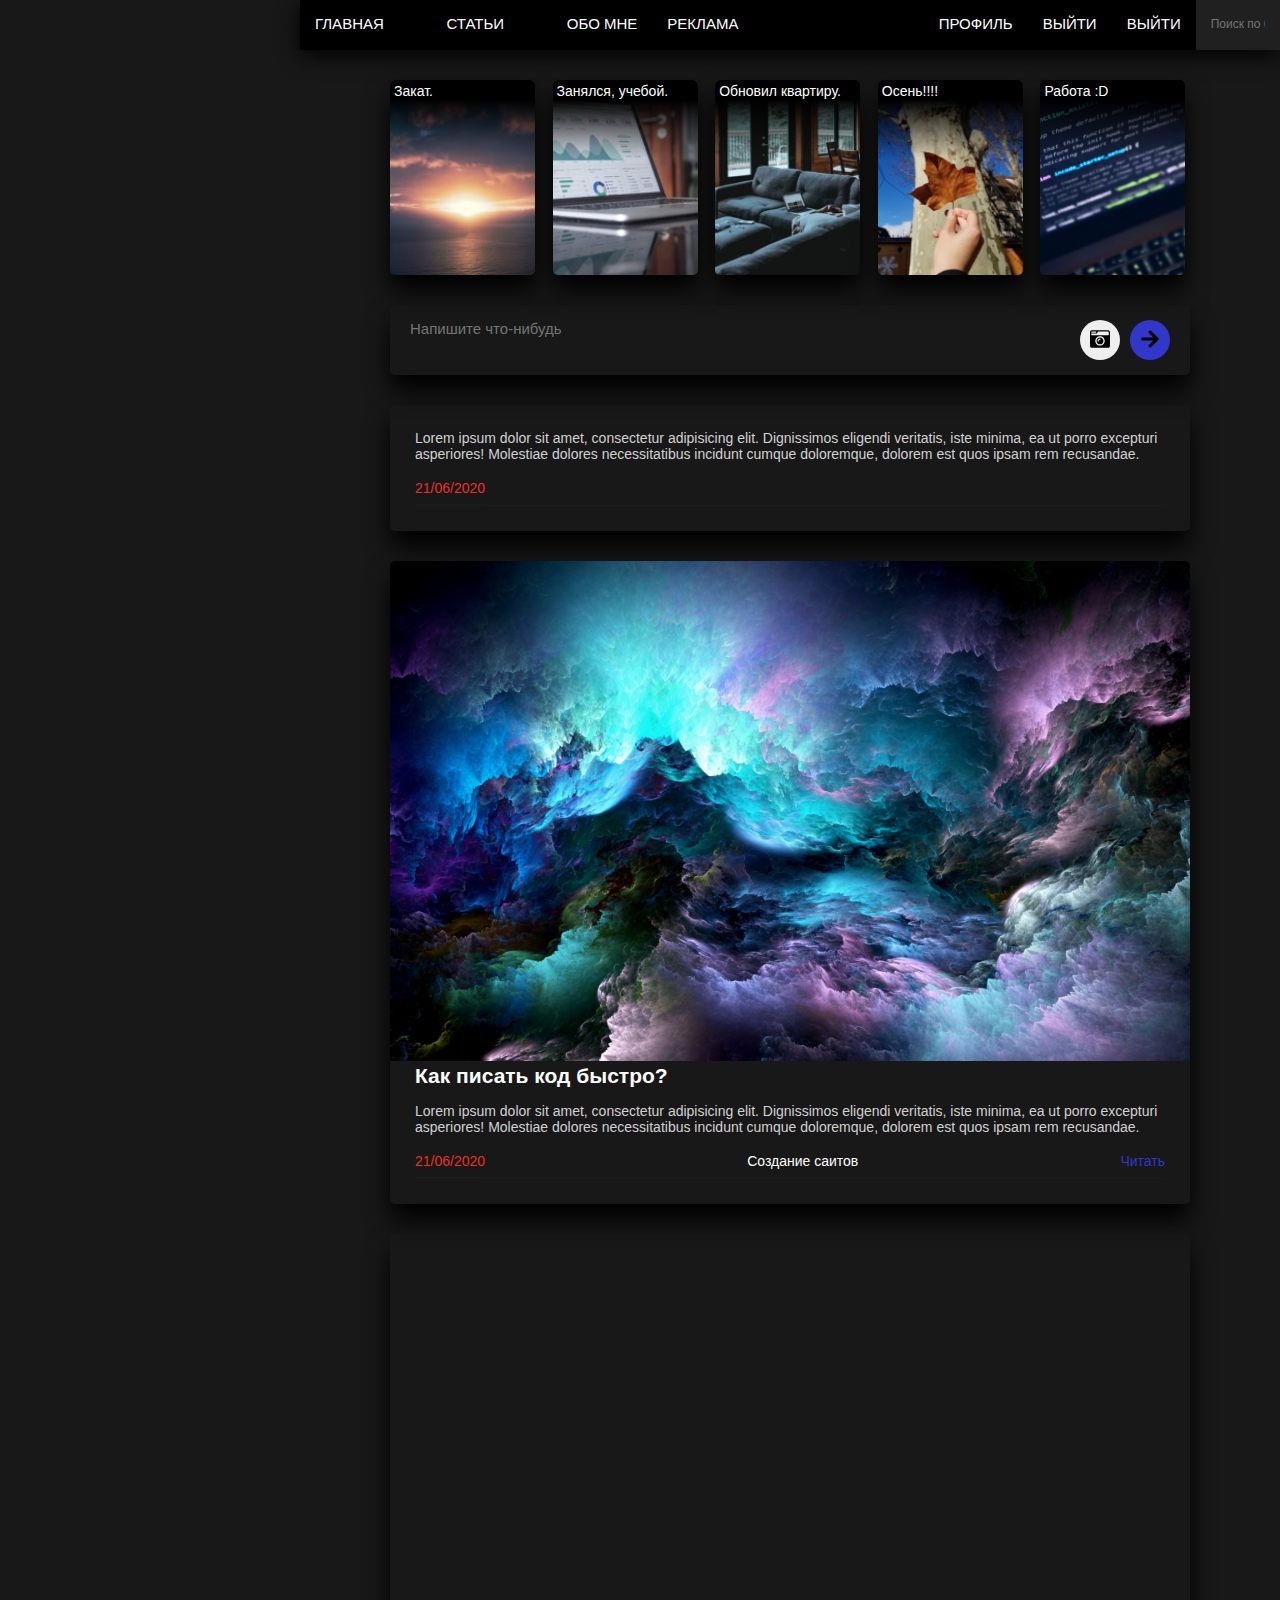
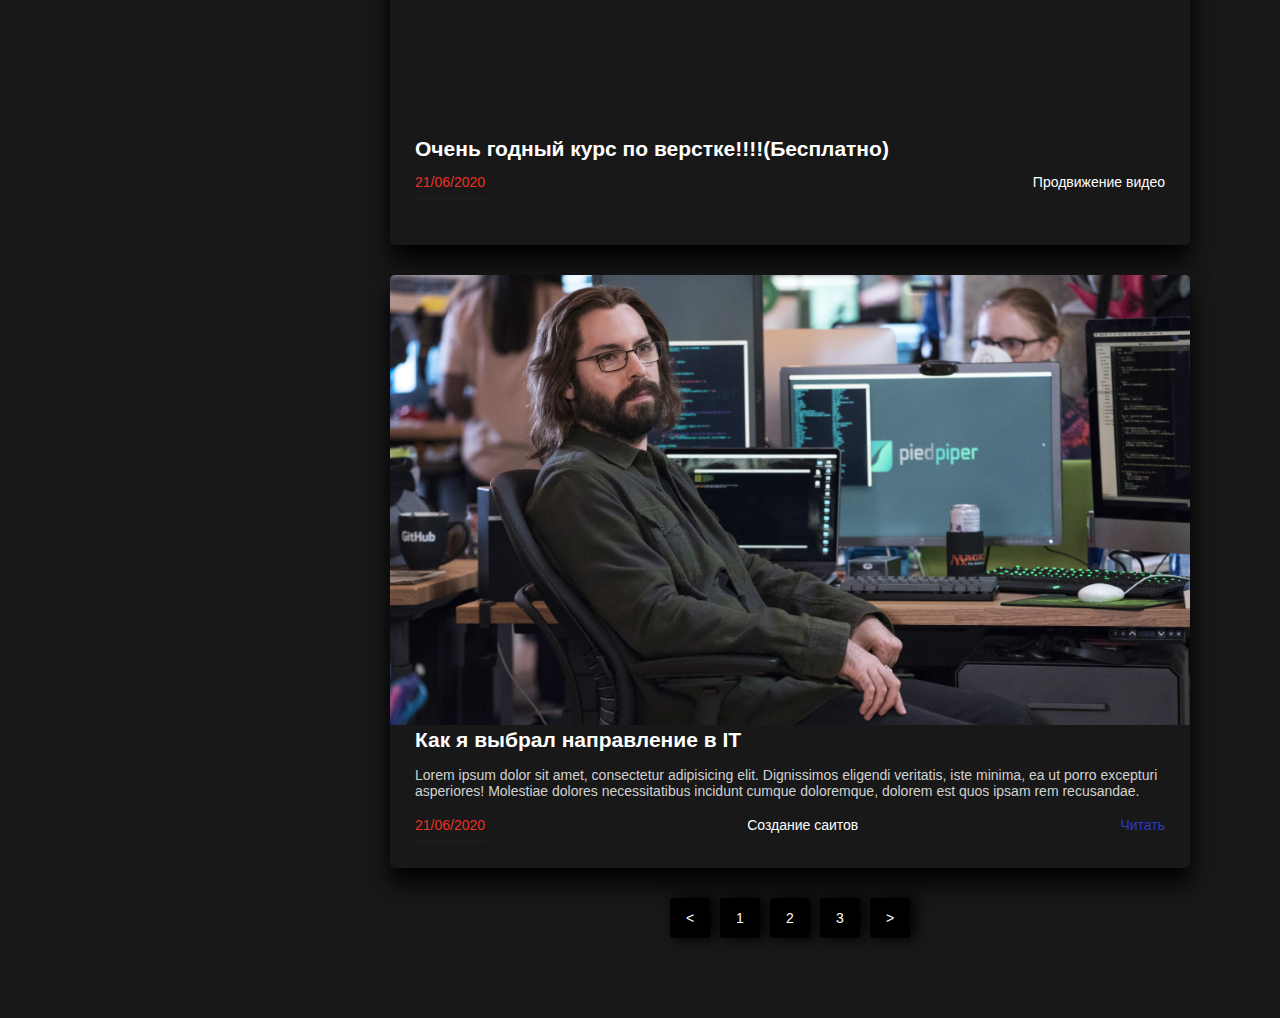
==== index.html @ fd6f7e6d "111" ====
<!DOCTYPE html>
<html lang="ru">

<head>
    <meta charset="UTF-8">
    <meta name="viewport" content="width=device-width; initial-scale=1">
    <link rel="stylesheet" href="master.css">
    <title>Сайт_Блог</title>
</head>

<body>
    <header class="header">
        <div class="header_left">
            <nav class="nav">
                <ul class="nav_list">
                    <li> <a href="index.html" class="nav_link">Главная</a> </li>
                    <li class="nav_item"> <a href="#" class="nav_link has-sibnav">Статьи</a>
                        <ul class="subnav">
                            <li> <a href="" class="sunbar_link">Создание сайтов</a> </li>
                            <li> <a href="" class="sunbar_link">Интернет-маркетинг</a> </li>
                            <li> <a href="" class="sunbar_link">Продвижение видео</a> </li>
                        </ul>
                    </li>
                    <li> <a href="text.html" class="nav_link">Обо мне</a> </li>
                    <li> <a href="#" class="nav_link">Реклама</a> </li>
        </div>
        <button class="burger" type="button"> <span class="span_burger"></span> <span class="span_burger"></span> <span class="span_burger"></span> <span class="span_burger"></span> </button>
        <div class="header_right">
            <li class="nav_item"> <a href="profile.html" class="nav_link">Профиль</a> </li>
            <li class="nav_item"> <a href="profile.html" class="nav_link">Выйти</a> </li>  <li class="nav_item"> <a href="profile.html" class="nav_link">Выйти</a> </li>
            </ul>
            </nav>
            <form class="search" action="search.html" method="get">
                <input class="search_input" type="text" placeholder="Поиск по блогу"> </form>
        </div>
    </header>
    <!--sidebar-->
<!--
    <aside class="sidebar">
        <div class="sidebar_header"> <img class="img_h" src="img/sidebar-header.jpg" alt=""> </div>
        <div class="sidebar_content">
            <div class="profile"> <img class="profile_avatar" src="img/d3ddfdd406b6460aa4e3d2e92904b615.jpg" alt="">
                <div class="profile_name">Евгений Береснев</div>
                <div class="profile_prof">Блог front-end разработчика</div>
                <ul class="social">
                    <li cherf="social_item">
                        <a class="social_link" href="https://vk.com/id551406959" target="_blank"> <img class="img_vk" src="img/vk.svg" alt=""> </a>
                    </li>
                    <li cherf="social_item">
                        <a class="social_link" href="RED-KROK@yandex.ru" target="_blank"> <img class="img_mail" src="img/envelope-regular.svg" alt="#"> </a>
                    </li>
                    <li cherf="social_item">
                        <a class="social_link" href="https://arkhangelsk.hh.ru/resume/e4dad25dff084b9c040039ed1f4f7053396a6e" target="_blank"> <img class="img_mail" src="img/15606886482290.png" alt="#"> </a>
                    </li>
                </ul>
mob-nav
                <nav class="mob-nav">
                    <li> <a href="index.html" class="nav_link">Главная</a></li>
                    <li> <a href="text.html" class="nav_link">Обо мне</a></li>
                    <li> <a href="#" class="nav_link">Реклама</a></li>
                    <li> <a href="#" class="nav_link">Продвижение видео</a></li>
                </nav>

                <div class="profile_text">Font-end разработчик c не большим опытом. Созданием сайтов занимаюсь с 2020 г. Основные навыки: HTML, CSS, JS. </div>
            </div>
        </div>
        <div class="sidebar_footer"> <a class="btn btn--red" href="works.html">мои работы</a>
            <button class="btn btn--blue" type="button">написать мне</button>
        </div>
    </aside>
-->
    <!--main-->
    <main class="main">
        <div class="main_conteiner">
            <div class="stories">
                <div class="stories_item"> <img class="stories_foto" src="img/stories-1.jpg" alt="">
                    <div class="stories_tatle">Закат.</div>
                </div>
                <div class="stories_item"> <img class="stories_foto" src="img/stories-2.jpg" alt="">
                    <div class="stories_tatle">Занялся, учебой.</div>
                </div>
                <div class="stories_item"> <img class="stories_foto" src="img/stories-3.jpg" alt="">
                    <div class="stories_tatle">Обновил квартиру.</div>
                </div>
                <div class="stories_item"> <img class="stories_foto" src="img/stories-4.jpg" alt="">
                    <div class="stories_tatle">Осень!!!!</div>
                </div>
                <div class="stories_item"> <img class="stories_foto" src="img/work-2.jpg" alt="">
                    <div class="stories_tatle">Работа :D</div>
                </div>
            </div>
            <!--post-->
            <div class="add-post">
                <form class="add-post__form" action="/" method="post">
                    <textarea class="add-post__textarea" name="post-text" placeholder="Напишите что-нибудь"></textarea>
                    <button type="button" class="b-1"><img src="img/camera-retro-solid.svg" alt="" width="10px" height="20px"> </button>
                    <button type="button" class="b-2"> <img src="img/arrow-right-solid.svg" alt="" width="10px" height="20px"> </button>
            </div>
            <article class="post">
                <div class="post-content">
                    <p class="post_text">Lorem ipsum dolor sit amet, consectetur adipisicing elit. Dignissimos eligendi veritatis, iste minima, ea ut porro excepturi asperiores! Molestiae dolores necessitatibus incidunt cumque doloremque, dolorem est quos ipsam rem recusandae.</p>
                </div>
                <div class="post_footer">
                    <ul class="post_data">
                        <li class="post_item">
                            <time datetime="2020=06=21">21/06/2020</time>
                        </li>
                    </ul>
                </div>
            </article>
            <article class="post">
                <div class="post_heder"> <img src="img/star-colors-unreal-clouds-1927.jpg" alt=""> </div>
                <div class="post-content">
                    <h2 class="post-title">
                    <a href="post.html">Как писать код быстро?</a>
                </h2>
                    <p class="post_text">Lorem ipsum dolor sit amet, consectetur adipisicing elit. Dignissimos eligendi veritatis, iste minima, ea ut porro excepturi asperiores! Molestiae dolores necessitatibus incidunt cumque doloremque, dolorem est quos ipsam rem recusandae.</p>
                </div>
                <div class="post_footer">
                    <ul class="post_data">
                        <li class="post_data-item">
                            <time datetime="2020=06=21">21/06/2020</time>
                        </li>
                        </ul>
                        <li class="post_data-item"> <a class="post_data-item" href="#">Создание саитов</a> </li>
                     <a class="post_read" href="post.html">Читать</a> </div>
            </article>
            <article class="post">
                <div class="post_heder">
                    <div class="embed">
                        <iframe class="embed"src="https://www.youtube.com/embed/z3GS5oYGq5U?list=PLM6XATa8CAG4F9nAIYNS5oAiPotxwLFIr" frameborder="0" allow="accelerometer; autoplay; clipboard-write; encrypted-media; gyroscope; picture-in-picture" width="100%" height="500px" allowfullscreen></iframe>
                    </div>
                </div>
                <div class="post-content">
                    <h2 class="post-title">
                    <a href="#">Очень годный курс по верстке!!!!(Бесплатно)</a>
                </h2>
                    <div class="post_footer">
                        <ul class="post_data">
                            <li class="post_data-item">
                                <time datetime="2020=06=21">21/06/2020</time>
                            </li>
                            </ul>
                            <li class="post_data-item"> <a class="post_data-item" href="#">Продвижение видео</a> </li>

                    </div>
                    </ul>
                </div>
            </article>
            <article class="post">
                <div class="post_heder"> <img src="img/GF.jpg" alt=""> </div>
                <div class="post-content">
                    <h2 class="post-title">
                    <a href="post.html">Как я выбрал направление в IT</a>
                </h2>
                    <p class="post_text">Lorem ipsum dolor sit amet, consectetur adipisicing elit. Dignissimos eligendi veritatis, iste minima, ea ut porro excepturi asperiores! Molestiae dolores necessitatibus incidunt cumque doloremque, dolorem est quos ipsam rem recusandae.</p>
                </div>
                <div class="post_footer">
                    <ul class="post_data">
                        <li class="post_data-item">
                            <time datetime="2020=06=21">21/06/2020</time>
                        </li>
                    </ul>
                    <li class="post_data-item"> <a class="post_data-item" href="#">Создание саитов</a> </li>
                     <a class="post_read" href="post.html">Читать</a> </div>
            </article>

        <ul class="pagination">
            <li class="pagination_item"> <a class="pagination_link" href="">&lt;</a> </li>
            <li class="pagination_item"> <a class="pagination_link" href="">1</a> </li>
            <li class="pagination_item"> <a class="pagination_link" href="">2</a> </li>
            <li class="pagination_item"> <a class="pagination_link" href="">3</a></li>
            <li class="pagination_item"> <a class="pagination_link" href="">&gt;</a> </li>
        </ul>
        </div>
    </main>
    <!--modal-->
    <div class="modal">
        <div class="modal_content">
            <botton class="modal_close" type="button"> <img src="img/close.svg" alt="Закрыть"> </botton>
            <form class="form" action="/" method="post">
                <div class="cabinet_form">
                    <div class="form_group">
                        <input class="form_control" type="text" placeholder="Ваше имя"> <span class="form_line"></span> </div>
                    <div class="form_group">
                        <input class="form_control" type="text" placeholder="Ваш e-mail"> <span class="form_line"></span> </div>
                    <div class="form_group">
                        <textarea class="form_control" placeholder="Текст сообщения"></textarea> <span class="form_line"></span> </div>
                    <div class="form_futer_signup">
                        <button class="btn-work-blue-prof" type="button">Войти</button>
                    </div>
                </div>
            </form>
            <ul class="modal_footer">
                <li class="modal_footer_li"> e-mail: <a href="mailto:RED-KROK@yandex.ru">RED-KROK@yandex.ru </a> </li>
                <li class="modal_footer_li"> Тел: <a href="tel: +80090099999">+800-900-999-99 </a> </li>
            </ul>
        </div>
    </div>
    <div class="modal">
        <div class="modal_content-contact">
            <botton class="modal_close" type="button"> <img src="img/close.svg" alt="Закрыть"> </botton>
            <ul class="social">
                <li cherf="social_item">
                    <a class="social_link" href="https://vk.com/id551406959" target="_blank"> <img class="img_vk" src="img/vk.svg" alt=""> </a>
                </li>
                <li cherf="social_item">
                    <a class="social_link" href="RED-KROK@yandex.ru" target="_blank"> <img class="img_mail" src="img/envelope-regular.svg" alt="#"> </a>
                </li>
                <li cherf="social_item">
                    <a class="social_link" href="https://arkhangelsk.hh.ru/resume/e4dad25dff084b9c040039ed1f4f7053396a6e" target="_blank"> <img class="img_mail" src="img/15606886482290.png" alt="#"> </a>
                </li>
            </ul>
        </div>
    </div>
    <div class="modal">
        <video class="modal_video" poster="https://placehold.it/420x580"></video>
    </div>
    <!-- JS -->
    <script src="master.js"></script>
</body>

</html>
---- master.css ----
* {
    margin: 0;
    padding: 0;
}

html {
    font-size: 62.5%;
}

body {
    background-color: #181818;
    font-size: 1.4rem;
    font-family: -apple-system, BlinkMacSystemFont, Segoe\ UI, Roboto, Helvetica\ Neue, Arial, Noto\ Sans, sans-serif;
    max-width: 1800px;
    z-index: 1000;
}

.sidebar_content {
    padding: 0 2rem;
    margin-top: -5rem;
}

.sidebar {
    background-color: #202020;
    width: 300px;
    height: 100%;
    position: fixed;
    top: 0;
    left: 0;
    z-index: 1000;
    box-shadow: 5px 0 15px black;
}


/*--------------------------------------*/

.header {
    width: calc(100% - 300px);
    height: 50px;
    background-color: black;
    position: absolute;
    top: 0;
    right: 0;
    z-index: 1000;
    box-shadow: 0 5px 22px black;
    display: flex;
}

.header_right {
    width: 40%;
    display: flex;
    justify-content: flex-end;
}

.header_left {
    width: 70%;
}

.search {
    background: #202020;
    padding: 1.5rem;
}

.search_input {
    width: 100%;
    background: transparent;
    border: none;
    font-family: inherit;
    font-size: 1.2rem;
    color: white;
    outline: 0;
    outline-offset: 0;
}

placholder {
    color: #000;
}

.nav_list {
    display: flex;
}

.nav_link {
    display: block;
    font-size: 1.5rem;
    text-transform: uppercase;
    color: white;
    text-decoration: none;
    transition: background-color .2s linear;
    padding: 1.5rem;
    text-overflow: ellipsis;
    overflow: hidden;
    white-space: nowrap;
}

.has-sibnav {
    text-align: center;
    width: 123px;
    position: relative;
}

.nav_link:hover {
    background-color: #3137C9;
}

.main {
    padding-top: 8rem;
    padding-left: 300px;
    
}

.main_conteiner {
    width: calc(100% - 100px);
    color: white;
    max-width: 800px;
    margin: 0 auto;
    justify-content: center;
     min-width: 300px
}

.sidebar_header {
    height: 180px;
}

.img_h {
    display: block;
    width: 100%;
    height: 100%;
    object-fit: cover;
    background-color: black;
}

.img_vk {
    padding: 5px;
    width: 40px;
    height: 40px;
    margin-left: -2rem;
}

.img_mail {
    padding: 5px;
    width: 40px;
    height: 40px;
    margin-left: 3rem;
}

.profile_avatar {
    display: block;
    width: 200px;
    height: 200px;
    object-fit: cover;
    border: 1px solid #30d5c8;
    border-radius: 50%;
    margin-left: 2rem;
    position: relative;
}

.profile_name {
    color: white;
    font-style: 1.8rem;
    text-align: center;
    margin-bottom: .3rem;
}

.profile_prof {
    color: white;
    font-size: 1.4rem;
    font-weight: 300;
    text-align: center;
    margin-bottom: 2.3rem;
}

.profile_text {
    padding: 3rem 0;
    margin: 3rem 0;
    color: white;
    font-size: 1.2rem;
    text-align: center;
    border-top: 2px solid #1C1C1C;
    border-bottom: 2px solid #1C1C1C;
}

.social {
    display: flex;
    justify-content: center;
    list-style: none;
}

.btn {
    display: inline-block;
    vertical-align: top;
    font-family: inherit;
    font-size: 1.2rem;
    font-weight: 500;
    line-height: 1.1;
    color: white;
    background: black;
    border: none;
    cursor: pointer;
    text-decoration: none;
    padding: 1.1em 2.1em;
    border-radius: 3em;
}

.sidebar_footer {
    display: flex;
    justify-content: space-between;
    padding: 0 2rem;
}

.btn--red {
    background-color: #ED3024;
    box-shadow: 0 7px 17px -10px red;
}

.btn--blue {
    background-color: #3137C9;
    box-shadow: 0 7px 17px -10px blue;
}

li {
    list-style-type: none;
}


/*--------------------------------------*/

.subnav {
    display: none;
    background-color: #3137C9;
    border-radius: 0 0 5px 5px;
    padding-bottom: 2px;
}

.nav_item:hover .subnav {
    display: block;
    text-transform: uppercase;
    color: white;
    text-decoration: none;
    overflow: hidden;
    white-space: nowrap;
}

.sunbar_link {
    font-size: 1.1rem;
    color: white;
    text-decoration: none;
    margin: 5px;
    width: 110px;
}

.sunbar_link:hover {
    text-decoration: underline;
}


/*--------------------------------------*/

.stories {
    display: grid;
    grid-template-columns: 1fr 1fr 1fr 1fr 1fr;
    grid-column-gap: 13px;
    grid-template-rows: 195px;
    margin: auto;
    margin-bottom: 3rem;
}

.stories_item {
    border-radius: 5px;
    overflow: hidden;
    position: relative;
    max-width: 145px;
    box-shadow: 0 15px 25px black;
    z-index: 1;
}

.stories_item::after {
    display: block;
    content: "";
    width: 100%;
    height: 100%;
    position: absolute;
    background: linear-gradient(to bottom, rgba(000, 0, 0, 2) 10%, rgba(0, 0, 0, 0) 40%);
    z-index: 3;
}

.stories_foto {
    position: absolute;
    top: 0;
    left: 0;
    z-index: 1;
    display: block;
    width: 100%;
    height: 100%;
    object-fit: cover;
    z-index: 2;
}

.stories_tatle {
    width: 100%;
    padding-top: 0.5rem;
    padding-left: 0.4rem;
    font-size: 14px;
    line-height: 1.2rem;
    position: absolute;
    top: 0;
    left: 0;
    z-index: 4;
}


/*--------------------------------------*/

.add-post {
    padding: 1.5rem 2rem;
    margin-bottom: 3rem;
    border-color: #121212;
    box-shadow: 0 15px 25px black;
    border-radius: 5px;
    flex-shrink: 0;
}

.add-post__textarea {
    overflow: hidden;
    flex-grow: 1;
    border: none;
    background: transparent;
    resize: none;
    font-size: 1.5rem;
    color: white;
    font-family: inherit;
}

.add-post__form {
    display: flex;
    justify-content: flex-end;
}

.add-post-send {
    display: flex;
    height: 1.1rem;
    background: blue;
    border-radius: 50%;
    padding: 3px 5px;
}

.b-1 {
    height: 40px;
    width: 40px;
    margin-left: 10px;
    border-radius: 50%;
    border: none;
    align-items: center;
    flex-shrink: 0;
}

.b-2 {
    
    height: 40px;
    width: 40px;
    margin-left: 10px;
    border-radius: 50%;
    border: none;
    background-color: #3137C9;
    flex-shrink: 0;
}

.embed {
    min-height: 200px;
    width: 100%;
    position: relative;
    overflow: hidden;
}


/*--------------------------------------*/

.post {
    box-shadow: 0 15px 25px black;
    border-color: #121212;
    margin-bottom: 3rem;
    padding: 2.5rem;
    border-radius: 5px;
    overflow: hidden;
    
    
}

.post_heder {
    margin: -2.5rem -2.5rem 0;
}

.post-content {
    margin-bottom: 2rem;
}

.post_text {
    font-size: 1.4rem;
    color: #d2d2d2;
}

.post_data {
    color: #ED3024;
    line-height: 1.2rem;
    display: flex;
}

img {
    width: 100%;
    overflow: hidden;
}

a {
    color: white;
    text-decoration: none;
}

.post-title {
    margin-bottom: 1.5rem;
}

.post-title:hover {
    text-decoration: underline;
    margin-bottom: 1.5rem;
}


/*--------------------------------------*/

.post_footer {
    justify-content: space-between;
    display: flex;
    line-height: 1.2rem;
    border-bottom: 1px solid #1c1c1c;
}

time:hover {
    text-decoration: underline;
}

.post_read {
    font-size: 1.4rem;
    text-decoration: none;
    color: white;
    right: 10px;
    color: #3137C9;
   
}


/*--------------------------------------*/

.pagination {
    display: flex;
    justify-content: center;
    color: white;
    margin-bottom: 8rem;
}

.pagination_item {
    margin: 0 0.5rem;
}

.pagination_link {
    line-height: 4rem;
    display: block;
    width: 40px;
    height: 40px;
    background-color: black;
    border-radius: 3px;
    text-align: center;
    text-decoration: none;
    box-shadow: 5px 0 15px black;
}

.pagination_link:hover {
    background-color: #3137C9;
}


/*--------------------------------------*/

.post_action {
    margin-bottom: 30px;
    display: flex;
    justify-content: space-between;
}

.post_action:hover {
    text-decoration: underline;
}

.post_data {
    justify-content: space-between;
    display: flex;
    border-bottom: 1px solid #1c1c1c;
    padding-bottom: 1rem;
}

.share {
    margin-left: 1.5rem;
    width: 20px;
    height: 20px;
    vertical-align: middle;
}


/*--------------------------------------*/

p {
    margin-bottom: 2rem;
}

.relaterd {
    padding: 20px 0px;
    border-bottom: 1px solid #1c1c1c;
}

.relaterd__title {
    margin-bottom: 2.5rem;
}

.relaterd_list {
    display: flex;
    flex-wrap: wrap;
}

.relaterd_list-title {
    color: gold;
    font-size: 1.4rem;
    font-weight: 500;
    text-overflow: ellipsis;
    overflow: hidden;
    white-space: nowrap;
}

.relaterd_list-title:hover {
    text-decoration: underline;
}

.relaterd_list-item {
    width: 50%;
    margin-bottom: 2.5rem;
}

.relaterd_list-date {
    color: #ED3024;
}


/*--------------------------------------*/

.comments {
    margin-top: 3rem;
}

.comments__title {
    margin-bottom: 2rem;
    font-size: 1.6rem;
    color: white;
    font-weight: 500;
}

.form {}

.form_group {
    margin-bottom: 1.5rem;
}

.form_control {
    display: block;
    width: 100%;
    background: none;
    border: none;
    border-radius: none;
    font-family: inherit;
    font-size: 1.4rem;
    color: white;
    resize: none;
    border-bottom: 1px solid #3f3f3f;
    height: 30px;
    padding: 0.5rem;
}

.form_control::placeholder {
    color: white, .2;
}

.btn-btn--blue {
    display: inline-block;
    vertical-align: top;
    font-family: inherit;
    font-size: 1.2rem;
    font-weight: 500;
    line-height: 1.1;
    color: white;
    background: black;
    border: none;
    cursor: pointer;
    text-decoration: none;
    padding: 1.1em 2.1em;
    border-radius: 5px;
}


/*--------------------------------------*/

.coment {
    margin-top: 5rem;
}

.coment_item {}

.coment_header {
    display: flex;
    margin-bottom: 1.5rem;
}

.coment_avatar {
    width: 30px;
    height: 30px;
    border-radius: 50%;
}

.coment_avtor {
    padding-left: 1.5rem;
    flex-grow: 1rem;
    font-size: 1.2rem;
}

.coment_name {
    color: white;
    font-weight: 500;
}

.coment_pubdate {
    color: #757575;
    font-weight: 500;
    padding-bottom: 10px;
}

.coment_text {
    padding-bottom: 10px;
    font-size: 1.2rem;
    line-height: 1.3;
    color: white;
}

.coment_repley {
    padding: 0;
    background: none;
    border: none;
    font-family: inherit;
    font-size: 1.2rem;
    color: #3137C9;
    cursor: pointer;
}


/*--------------------------------------*/

.page_title {
    margin-bottom: 2.5rem;
}

.work {
    display: flex;
    overflow: hidden;
    margin-bottom: 3rem;
    box-shadow: 0px 15px 25px black;
    border-radius: 5px;
    margin-bottom: 2.5rem;
}

.work_preview {
    max-width: 310px;
}

.work_preview_work {
    display: block;
    width: 100%;
    height: 100%;
    object-fit: cover;
}

.work_title {
    font-size: 2.4rem;
    color: white;
    font-weight: 500;
    margin-bottom: 2.5rem;
}

.work_content {
    display: flex;
    flex-direction: column;
    flex-grow: 1;
    max-width: 290px;
    height: 522px;
    padding: 2.5rem;
}

.work_description {
    color: #D2D2D2;
    font-size: 1.6rem;
    line-height: 1.68;
    font-weight: 300;
    margin-bottom: 3rem;
}

.tegs {
    display: flex;
    flex-wrap: wrap;
    margin-bottom: 3rem;
}

.tegs_item {
    padding: 0.4rem 0.9rem;
    margin-right: 1rem;
    margin-bottom: 1rem;
    background-color: #EA8C1E;
    border-radius: 3px;
    text-align: center;
    line-height: 1.3;
    font-size: 1.1rem;
    color: white;
}

.btn-work-blue {
    border-radius: 3px;
    padding: 1rem;
    border-radius: 3px;
    box-shadow: 0 7px 17px -10px black;
}

.work_footer {
    margin-top: auto;
    text-align: right;
}


/*--------------------------------------*/

.cabinet {
    display: flex;
}

.cabinet_form {
    width: 34rem;
}

.btn-work-blue-prof {
    background-color: #3137C9;
    color: whitel font-size: 1.2rem;
    font-weight: 500;
    color: white;
    background-color: #3137C9;
    border: none;
    cursor: pointer;
    text-decoration: none;
    padding: 1rem;
    border-radius: 3px;
    border: none;
    margin-bottom: 2rem;
}

.cabinet_file {
    font-size: 1.4rem;
    color: #3137C9;
    text-decoration: underline;
    cursor: pointer;
    margin-top: 100px;
}

.cabinet_file:hover {
    text-decoration: none;
}

.cabinet_avatar {
    display: block;
    flex-grow: 1;
    padding-left: 11rem;
}

.cabinet_avatar {
    margin-bottom: 1.5rem;
}

.cabinet_input {
    display: none;
}


/*--------------------------------------*/

.page_title_reg {
    text-align: center;
    margin-bottom: 2rem;
}

.form-auth {
    max-width: 28rem;
    margin: 0 auto;
}

.form_futer_signup {}

.form_footer-list {
    display: flex;
    margin-right: 1rem;
    font-size: 2rem;
}


/*--------------------------------------*/

.modal {
    /*display: flex;*/
    display: none;
    flex-direction: column;
    justify-content: center;
    align-items: center;
    position: fixed;
    width: 100%;
    height: 100%;
    top: 0px;
    left: 0px;
    z-index: 1010;
    background: rgba(000, 0, 0, 0.8);
}

.modal_content {
    position: relative;
    padding: 8rem 8rem 2.5rem;
    background-color: #202020;
    border-radius: 5px;
}

.modal_content-contact {
    position: relative;
    padding: 4rem 8rem;
    background-color: #202020;
    border-radius: 5px;
}

.modal_close {
    padding: 0;
    background: none;
    border: none;
    cursor: pointer;
    position: absolute;
    top: 2rem;
    right: 2rem;
    transition: transform .2s linear;
}

.modal_close:hover {
    transform: rotate(90deg);
}

.modal_footer {
    display: flex;
    justify-content: center;
    color: #B2B2B2;
    font-size: 1.2rem;
}

.modal_footer_li {
    margin: 0 .5rem;
}


/*--------------------------------------*/

.burger {
    display: none;
    width: 3rem;
    height: 2rem;
    position: absolute;
    top: 50%;
    left: 1.5rem;
    transform: translateY(-50%);
    background: none;
    border: none;
}

.span_burger {
    display: block;
    background-color: white;
    width: 100%;
    height: 2px;
    margin-bottom: 5px;
    border: none;
}


/*--------------------------------------*/

.mob-nav {
    display: none;
    flex-direction: column;
}


/*--------------------------------------*/

@media screen and (max-width: 991px) {
    .sidebar {
        top: 5.1rem;
        transform: translateX(-100%);
        transition: transform .5s linear;
    }
}

@media screen and (max-width: 750px) {
    .sidebar {
        transform: translateX(0%);
        transition: transform .5s linear;
        overflow: auto;
        
    }
}

@media screen and (max-width: 750px) {
    .mob-nav {
        display: block;
    }
}

@media screen and (max-width: 991px) {
    .burger {
        display: block;
    }
}

@media screen and (max-width: 991px) {
    .header {
        width: 100%;
    }
}

@media screen and (max-width: 991px) {
    .header_left {
        width: 30%;
    }
}

@media screen and (max-width: 991px) {
    .header_right {
        width: 70%;
    }
}

@media screen and (max-width: 991px) {
    .search {
        width: 70%;
    }
}

@media screen and (max-width: 991px) {
    .nav {
        display: none;
    }
}

@media screen and (max-width: 991px) {
    .nav_item {
        display: none;
    }
}

@media screen and (max-width: 991px) {
    .main {
        padding-left: 0px;
    
    }
}
@media screen and (max-width: 991px) {
    .main_conteiner {
        padding: 1px;
        
        
    }
}

@media screen and (max-width: 750px) {
    .sidebar_header {
        height: 100px;
    }
}

@media screen and (max-width: 750px) {
    .profile {
        position: relative;
    }
}

@media screen and (max-width: 750px) {
    .profile_avatar {
        top: -2rem;
        width: 6.5rem;
        height: 6.5rem;
        margin-left: 0;
        position: absolute;
    }
}

@media screen and (max-width: 750px) {
    .profile_prof {
        margin-left: 6rem;
    }
}

@media screen and (max-width: 750px) {
    .profile_text {
        display: none;
    }
}

@media screen and (max-width: 750px) {
    .profile_name {
        margin-top: 3rem;
    }
}

@media screen and (max-width: 750px) {
    .sidebar_content {
        margin-top: -30px;
    }
}
@media screen and (max-width: 750px) {
    .post_read {
       
    }
}
@media screen and (max-width: 750px) {
    .post_data-item {
       
    }
}

@media screen and (max-width: 750px) {
    .social {
      
    }
}
@media screen and (max-width: 750px) {
    .stories {
        grid-template-columns: 150px 150px 150px 150px;
        overflow: auto;
    }
}
@media screen and (max-width: 750px) {
    .post{
        padding: 10px;
    }
}
@media screen and (max-width: 750px) {
    .post_title{
        padding: 10px;
    }
}


/*--------------------------------------*/
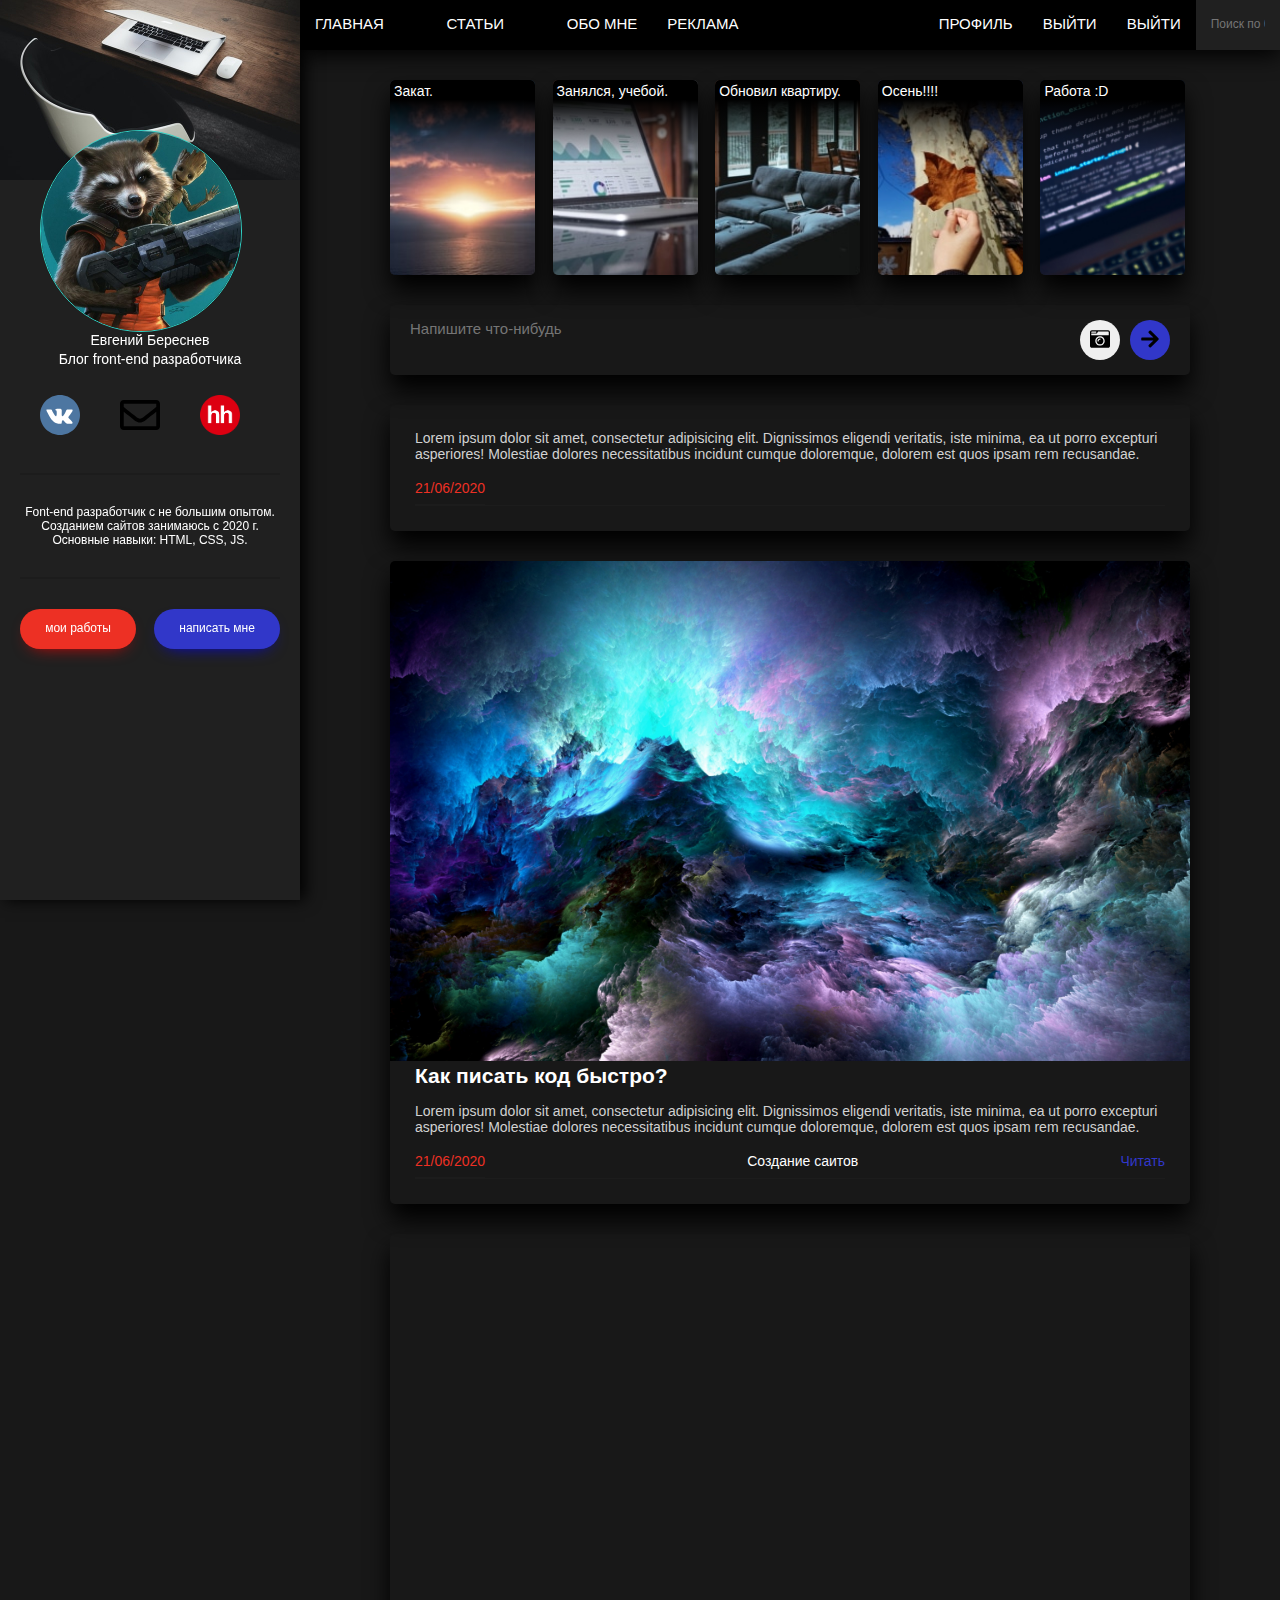
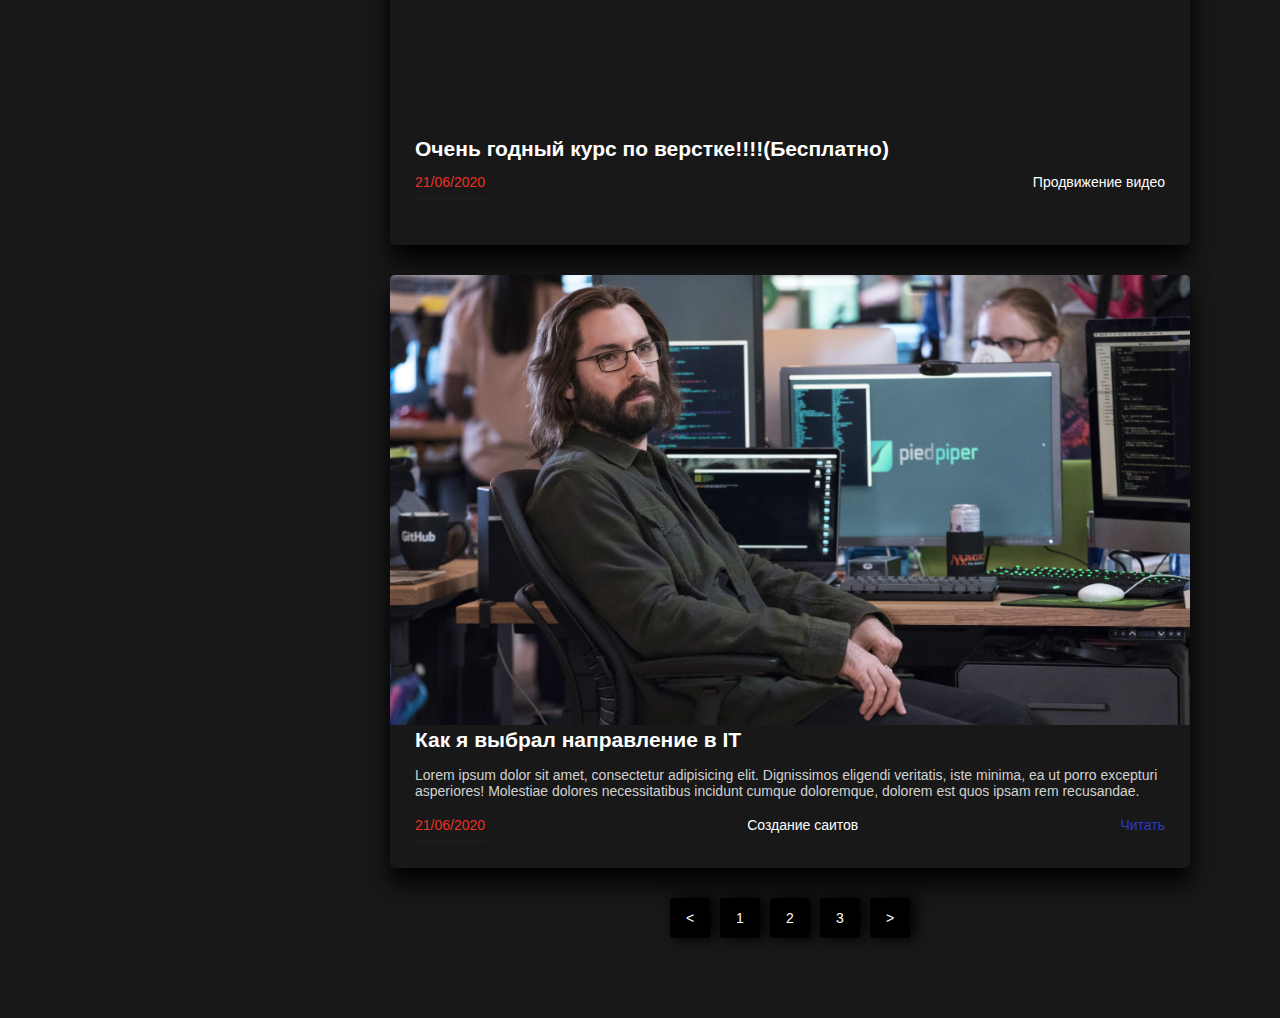
==== commit ea936be6: "адаптив" ====
--- a/index.html
+++ b/index.html
@@ -35,7 +35,7 @@
         </div>
     </header>
     <!--sidebar-->
-<!--
+
     <aside class="sidebar">
         <div class="sidebar_header"> <img class="img_h" src="img/sidebar-header.jpg" alt=""> </div>
         <div class="sidebar_content">
@@ -53,7 +53,7 @@
                         <a class="social_link" href="https://arkhangelsk.hh.ru/resume/e4dad25dff084b9c040039ed1f4f7053396a6e" target="_blank"> <img class="img_mail" src="img/15606886482290.png" alt="#"> </a>
                     </li>
                 </ul>
-mob-nav
+<!-- mob-nav -->
                 <nav class="mob-nav">
                     <li> <a href="index.html" class="nav_link">Главная</a></li>
                     <li> <a href="text.html" class="nav_link">Обо мне</a></li>
@@ -68,7 +68,7 @@
             <button class="btn btn--blue" type="button">написать мне</button>
         </div>
     </aside>
--->
+
     <!--main-->
     <main class="main">
         <div class="main_conteiner">
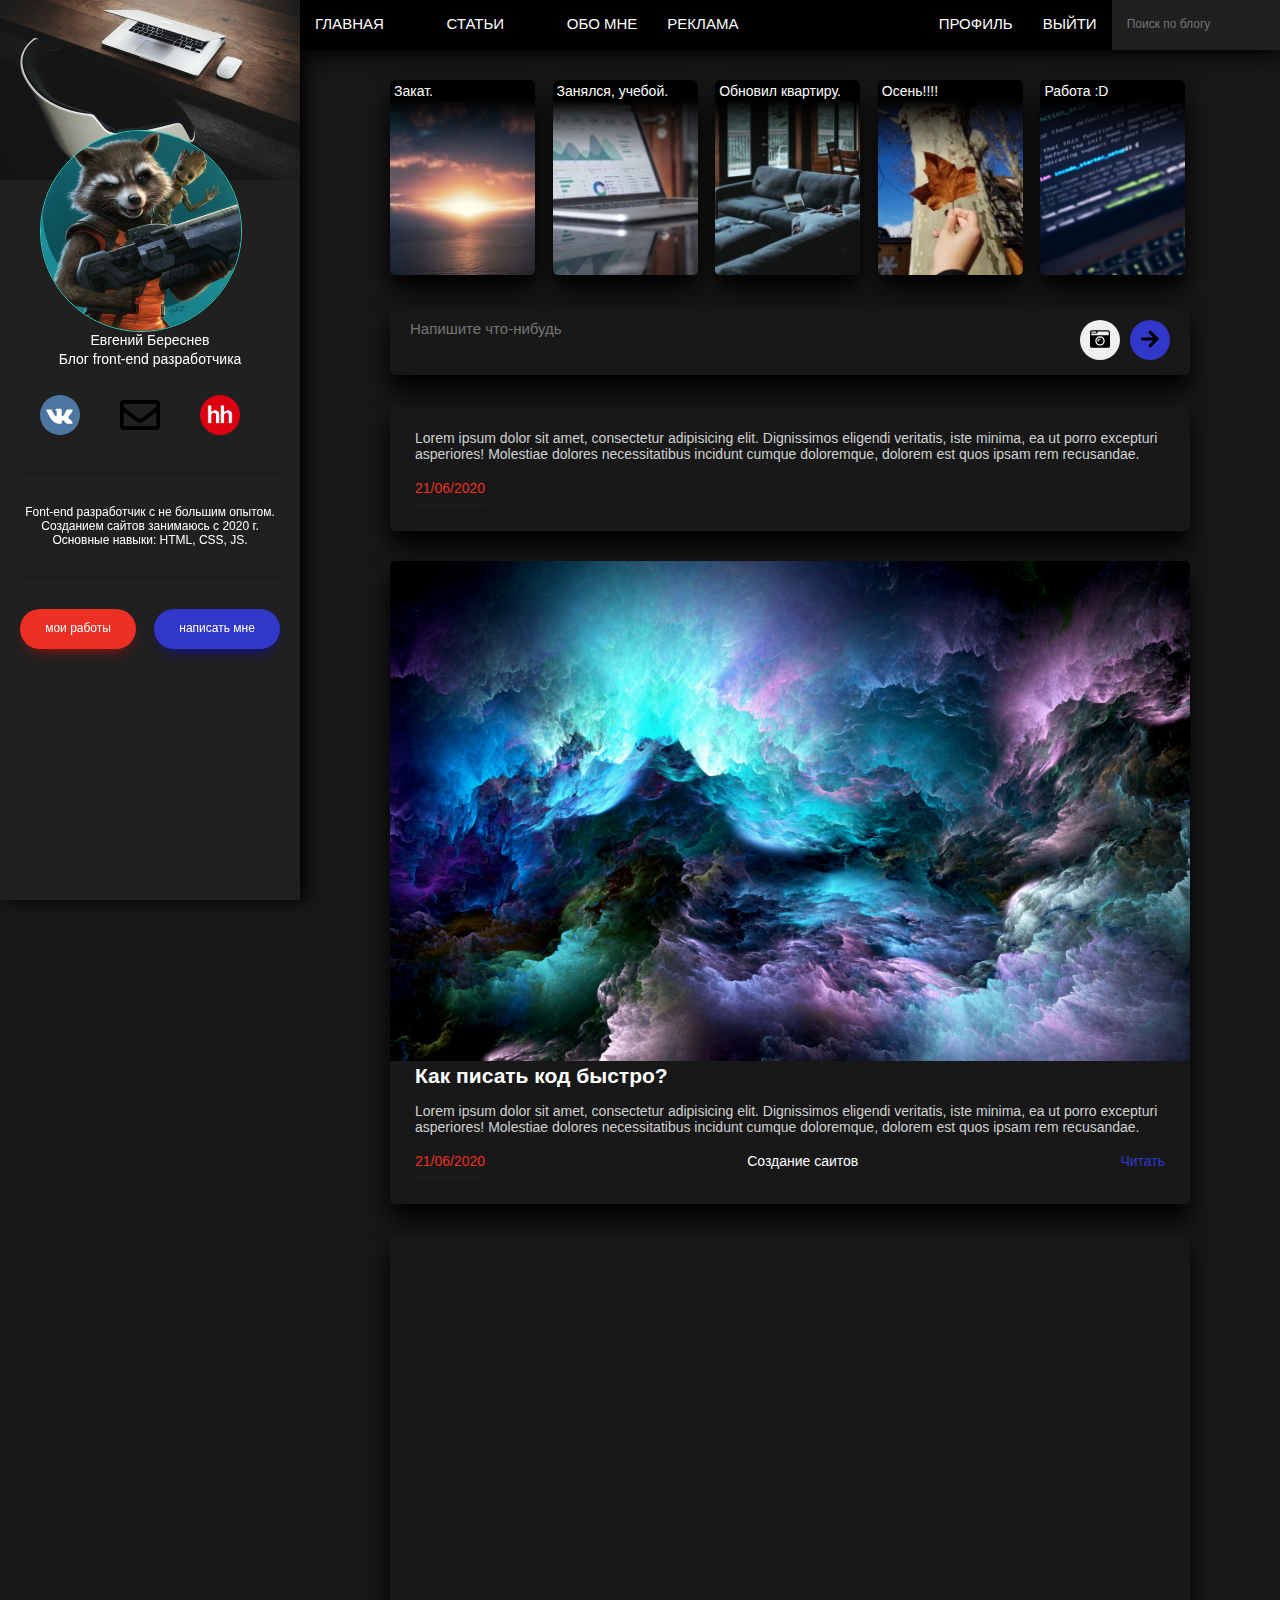
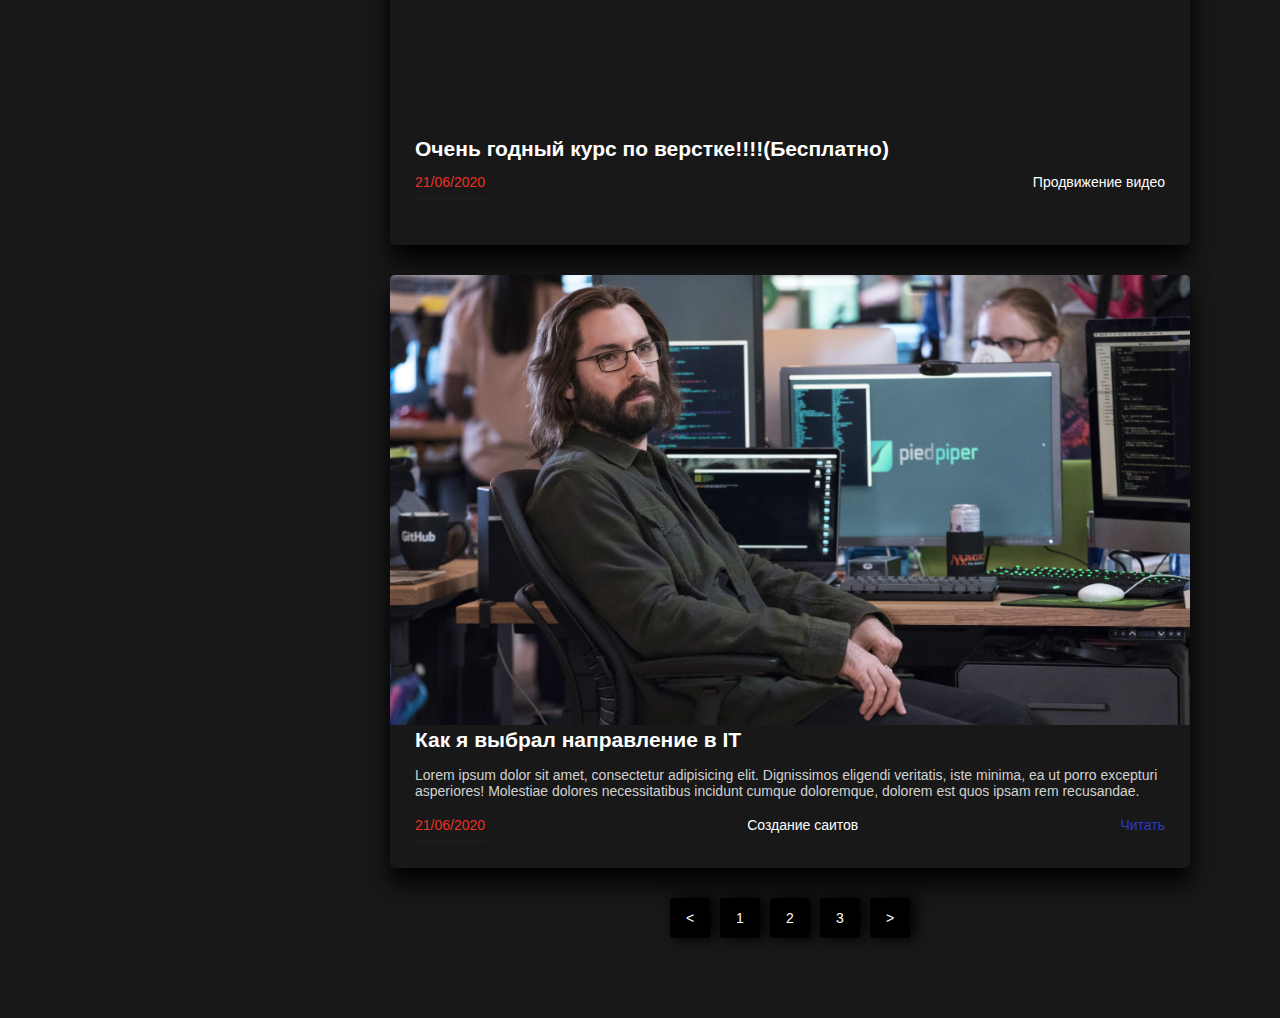
==== commit 8924ebea: "правки" ====
--- a/index.html
+++ b/index.html
@@ -26,8 +26,10 @@
         </div>
         <button class="burger" type="button"> <span class="span_burger"></span> <span class="span_burger"></span> <span class="span_burger"></span> <span class="span_burger"></span> </button>
         <div class="header_right">
-            <li class="nav_item"> <a href="profile.html" class="nav_link">Профиль</a> </li>
-            <li class="nav_item"> <a href="profile.html" class="nav_link">Выйти</a> </li>  <li class="nav_item"> <a href="profile.html" class="nav_link">Выйти</a> </li>
+            <li class="nav_item"> <a href="profile.html" class="nav_link">Профиль</a>
+            </li>
+            <li class="nav_item"> <a href="profile.html" class="nav_link">Выйти</a>
+            </li>
             </ul>
             </nav>
             <form class="search" action="search.html" method="get">
@@ -69,7 +71,7 @@
         </div>
     </aside>
 
-    <!--main-->
+<!--main-->
     <main class="main">
         <div class="main_conteiner">
             <div class="stories">
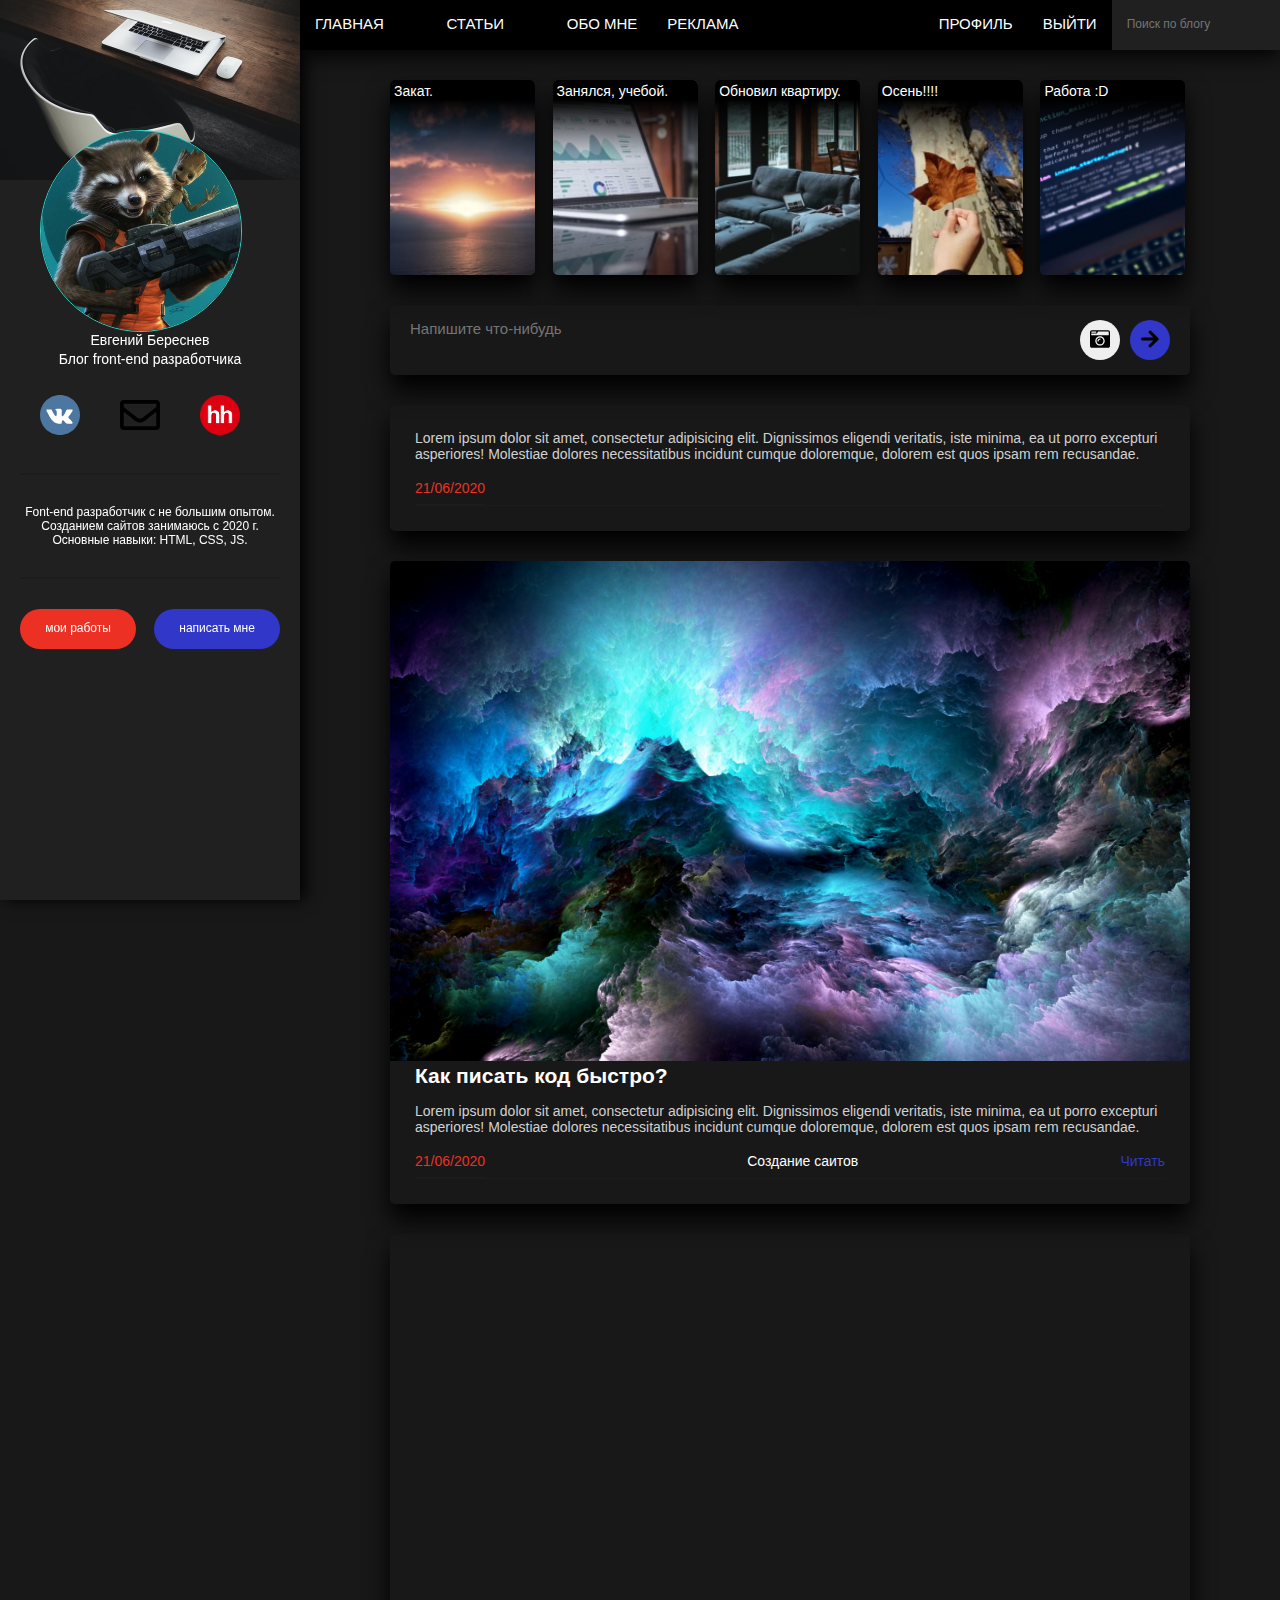
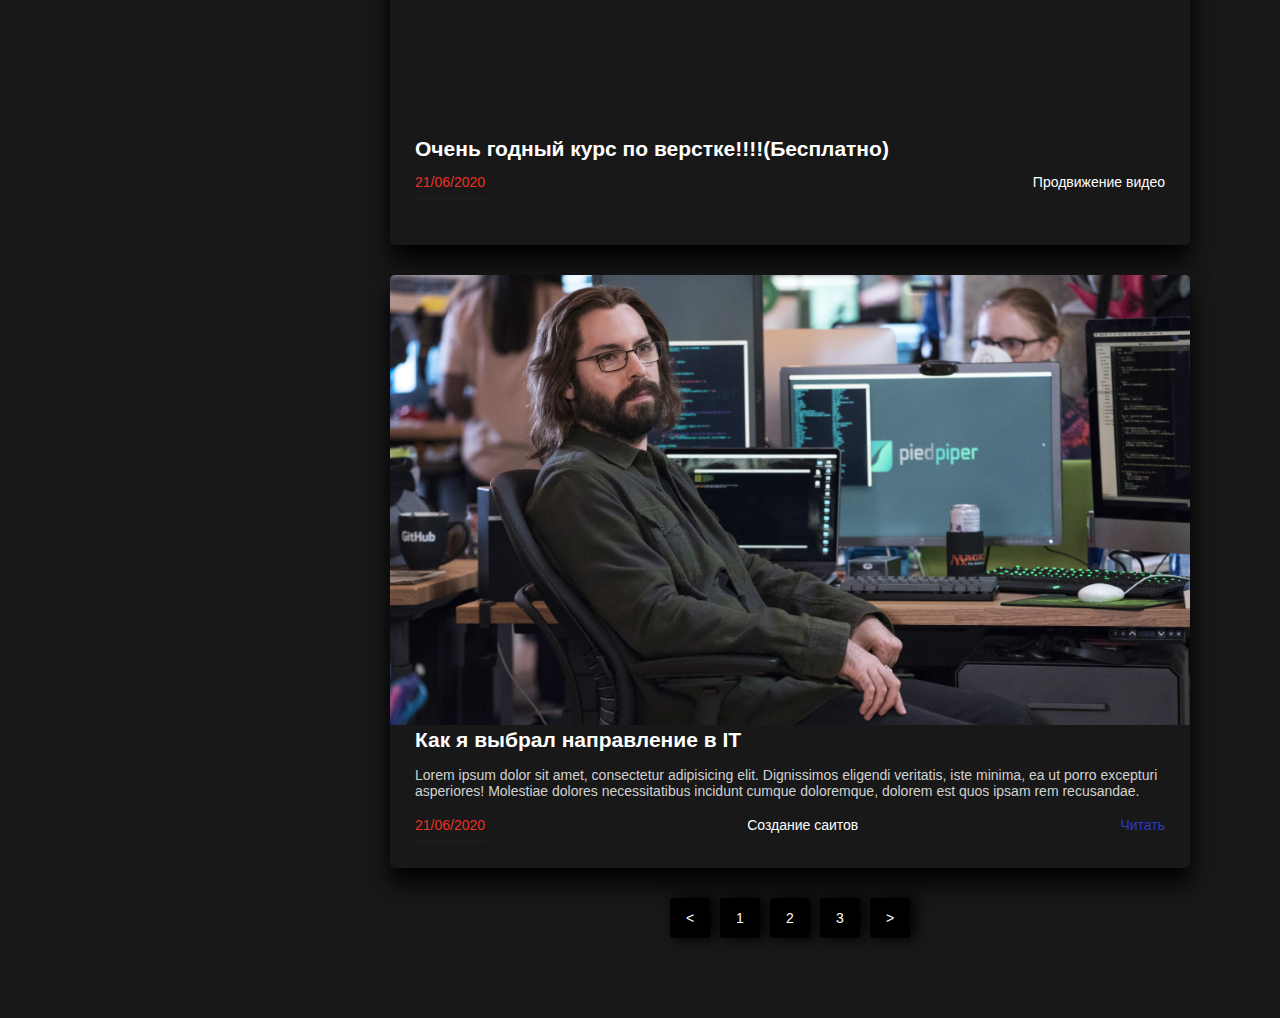
==== commit 0eafa0e2: "подготовка к JS" ====
--- a/index.html
+++ b/index.html
@@ -24,7 +24,12 @@
                     <li> <a href="text.html" class="nav_link">Обо мне</a> </li>
                     <li> <a href="#" class="nav_link">Реклама</a> </li>
         </div>
-        <button class="burger" type="button"> <span class="span_burger"></span> <span class="span_burger"></span> <span class="span_burger"></span> <span class="span_burger"></span> </button>
+        <button class="burger" type="button">
+           <span class="span_burger"></span>
+           <span class="span_burger"></span>
+           <span class="span_burger"></span>
+           <span class="span_burger"></span>
+         </button>
         <div class="header_right">
             <li class="nav_item"> <a href="profile.html" class="nav_link">Профиль</a>
             </li>
@@ -164,7 +169,8 @@
                         </li>
                     </ul>
                     <li class="post_data-item"> <a class="post_data-item" href="#">Создание саитов</a> </li>
-                     <a class="post_read" href="post.html">Читать</a> </div>
+                     <a class="post_read" href="post.html">Читать</a>
+                </div>
             </article>
 
         <ul class="pagination">
--- a/master.css
+++ b/master.css
@@ -106,7 +106,7 @@
 .main {
     padding-top: 8rem;
     padding-left: 300px;
-    
+
 }
 
 .main_conteiner {
@@ -210,14 +210,17 @@
 
 .btn--red {
     background-color: #ED3024;
-    box-shadow: 0 7px 17px -10px red;
-}
-
+
+}
+.btn--red:hover {
+        box-shadow: 0 7px 17px -10px red;
+}
 .btn--blue {
     background-color: #3137C9;
+}
+.btn--blue:hover {
     box-shadow: 0 7px 17px -10px blue;
 }
-
 li {
     list-style-type: none;
 }
@@ -355,7 +358,7 @@
 }
 
 .b-2 {
-    
+
     height: 40px;
     width: 40px;
     margin-left: 10px;
@@ -382,8 +385,8 @@
     padding: 2.5rem;
     border-radius: 5px;
     overflow: hidden;
-    
-    
+
+
 }
 
 .post_heder {
@@ -444,7 +447,7 @@
     color: white;
     right: 10px;
     color: #3137C9;
-   
+
 }
 
 
@@ -898,6 +901,7 @@
 .mob-nav {
     display: none;
     flex-direction: column;
+    margin-bottom: 2rem;
 }
 
 
@@ -916,7 +920,7 @@
         transform: translateX(0%);
         transition: transform .5s linear;
         overflow: auto;
-        
+
     }
 }
 
@@ -971,14 +975,14 @@
 @media screen and (max-width: 991px) {
     .main {
         padding-left: 0px;
-    
+
     }
 }
 @media screen and (max-width: 991px) {
     .main_conteiner {
         padding: 1px;
-        
-        
+
+
     }
 }
 
@@ -1029,18 +1033,18 @@
 }
 @media screen and (max-width: 750px) {
     .post_read {
-       
+
     }
 }
 @media screen and (max-width: 750px) {
     .post_data-item {
-       
+
     }
 }
 
 @media screen and (max-width: 750px) {
     .social {
-      
+
     }
 }
 @media screen and (max-width: 750px) {
@@ -1062,28 +1066,3 @@
 
 
 /*--------------------------------------*/
-
-
-
-
-
-
-
-
-
-
-
-
-
-
-
-
-
-
-
-
-
-
-
-
-
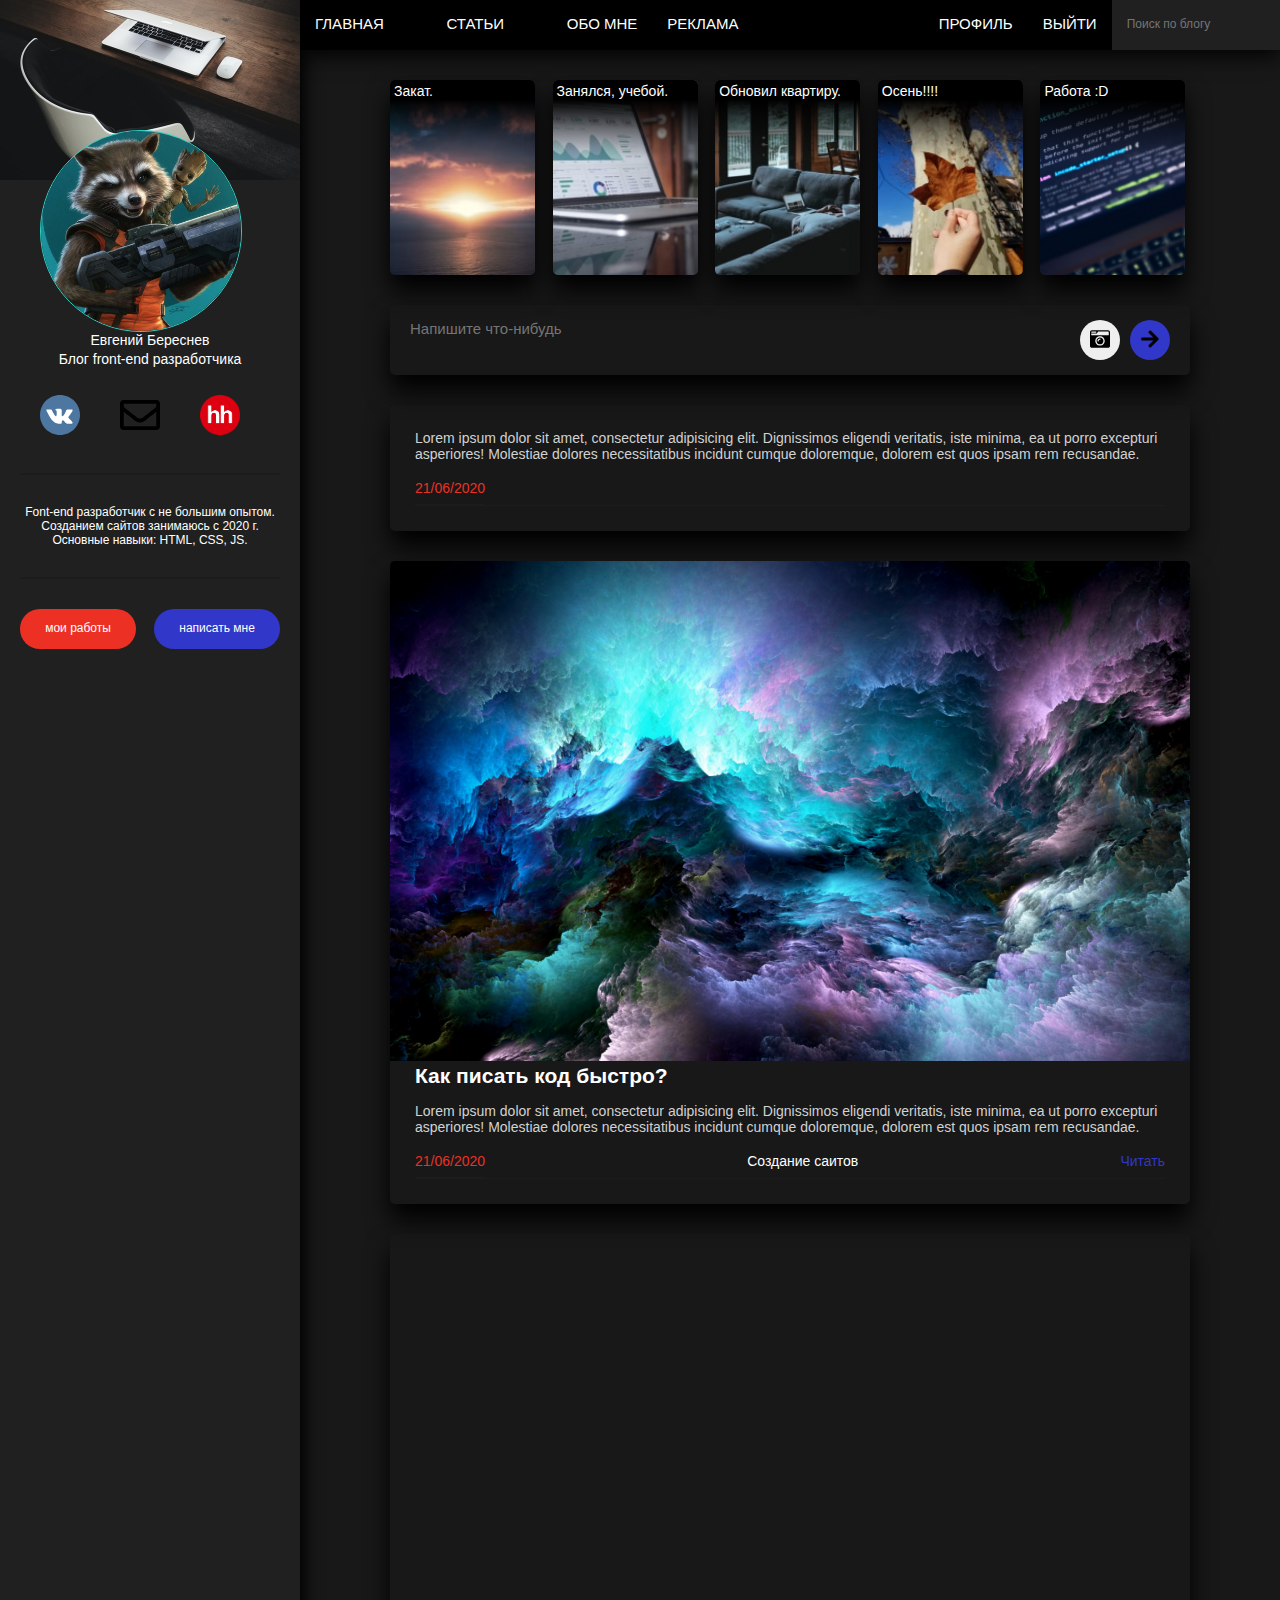
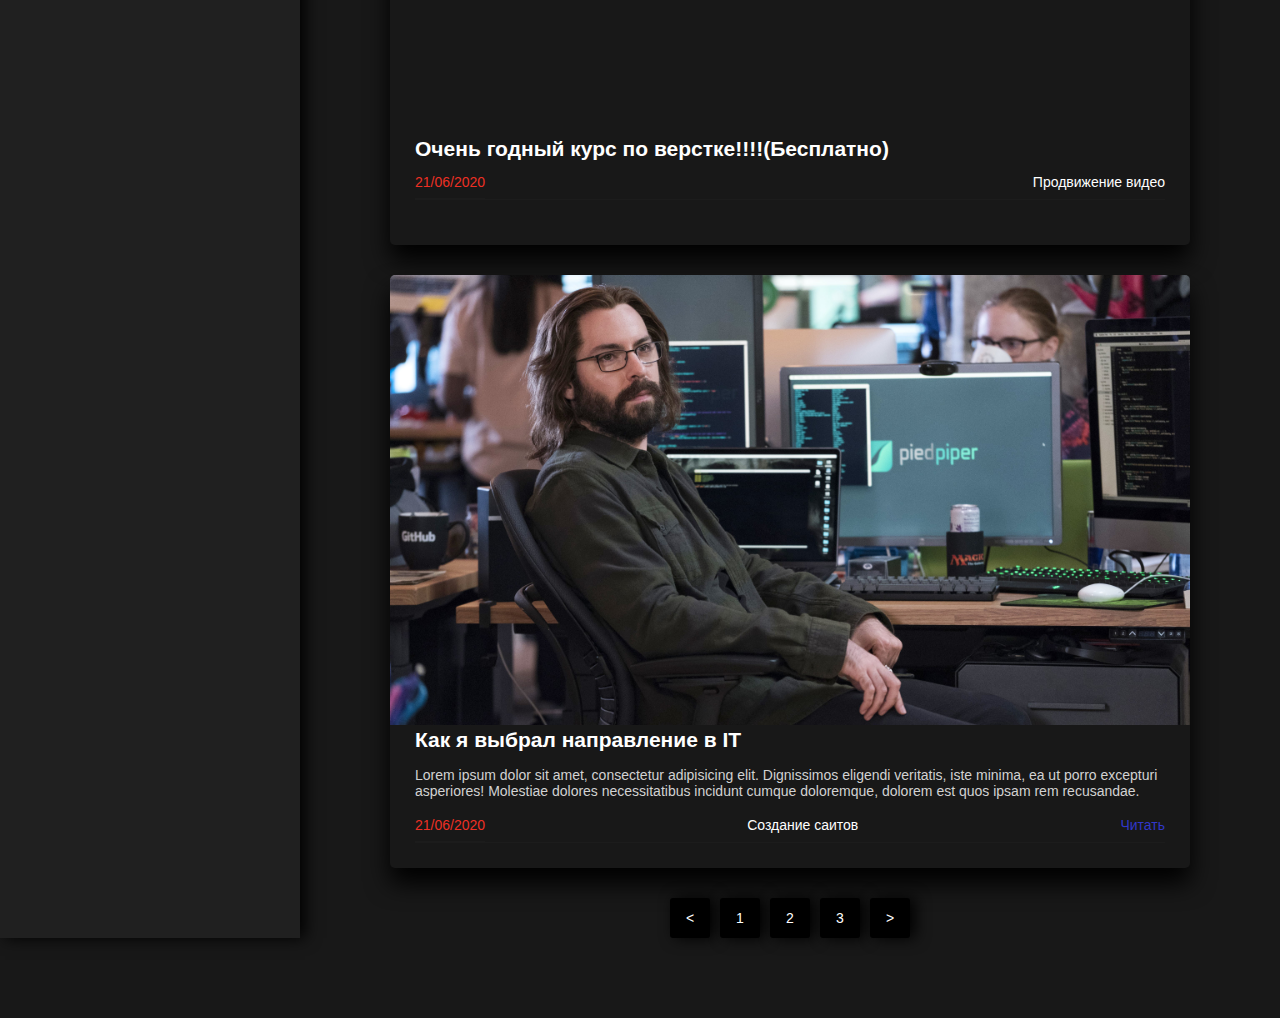
==== commit 37d64a4e: "js" ====
--- a/index.html
+++ b/index.html
@@ -8,12 +8,12 @@
     <title>Сайт_Блог</title>
 </head>
 
-<body>
+<body class="show-sidebar">
     <header class="header">
         <div class="header_left">
             <nav class="nav">
                 <ul class="nav_list">
-                    <li> <a href="index.html" class="nav_link">Главная</a> </li>
+                    <li> <a href="index.html" class="nav_link">Главная</a></li>
                     <li class="nav_item"> <a href="#" class="nav_link has-sibnav">Статьи</a>
                         <ul class="subnav">
                             <li> <a href="" class="sunbar_link">Создание сайтов</a> </li>
@@ -24,7 +24,7 @@
                     <li> <a href="text.html" class="nav_link">Обо мне</a> </li>
                     <li> <a href="#" class="nav_link">Реклама</a> </li>
         </div>
-        <button class="burger" type="button">
+        <button class="burger" type="button" id="sidebarToggle">
            <span class="span_burger"></span>
            <span class="span_burger"></span>
            <span class="span_burger"></span>
@@ -41,9 +41,8 @@
                 <input class="search_input" type="text" placeholder="Поиск по блогу"> </form>
         </div>
     </header>
-    <!--sidebar-->
-
-    <aside class="sidebar">
+<!--sidebar-->
+    <aside class="sidebar"  id="sidebar">
         <div class="sidebar_header"> <img class="img_h" src="img/sidebar-header.jpg" alt=""> </div>
         <div class="sidebar_content">
             <div class="profile"> <img class="profile_avatar" src="img/d3ddfdd406b6460aa4e3d2e92904b615.jpg" alt="">
@@ -54,32 +53,33 @@
                         <a class="social_link" href="https://vk.com/id551406959" target="_blank"> <img class="img_vk" src="img/vk.svg" alt=""> </a>
                     </li>
                     <li cherf="social_item">
-                        <a class="social_link" href="RED-KROK@yandex.ru" target="_blank"> <img class="img_mail" src="img/envelope-regular.svg" alt="#"> </a>
+                        <a class="social_link" href="https://mail.yandex.ru/?uid=858035131#inbox" target="_blank"> <img class="img_mail" src="img/envelope-regular.svg" alt="#"> </a>
                     </li>
                     <li cherf="social_item">
                         <a class="social_link" href="https://arkhangelsk.hh.ru/resume/e4dad25dff084b9c040039ed1f4f7053396a6e" target="_blank"> <img class="img_mail" src="img/15606886482290.png" alt="#"> </a>
                     </li>
                 </ul>
 <!-- mob-nav -->
-                <nav class="mob-nav">
-                    <li> <a href="index.html" class="nav_link">Главная</a></li>
-                    <li> <a href="text.html" class="nav_link">Обо мне</a></li>
-                    <li> <a href="#" class="nav_link">Реклама</a></li>
-                    <li> <a href="#" class="nav_link">Продвижение видео</a></li>
-                </nav>
+<nav class="mob-nav" >
+    <li> <a href="index.html" class="nav_link">Главная</a></li>
+    <li> <a href="text.html" class="nav_link">Обо мне</a></li>
+    <li> <a href="#" class="nav_link">Реклама</a></li>
+    <li> <a href="#" class="nav_link">Продвижение видео</a></li>
+</nav>
+
+
 
                 <div class="profile_text">Font-end разработчик c не большим опытом. Созданием сайтов занимаюсь с 2020 г. Основные навыки: HTML, CSS, JS. </div>
             </div>
         </div>
         <div class="sidebar_footer"> <a class="btn btn--red" href="works.html">мои работы</a>
-            <button class="btn btn--blue" type="button">написать мне</button>
+          <button class="btn btn--blue" type="button" data-modal="contact-modal">написать мне</button>
         </div>
     </aside>
-
 <!--main-->
     <main class="main">
         <div class="main_conteiner">
-            <div class="stories">
+            <div class="stories" data-modal="story-modal">
                 <div class="stories_item"> <img class="stories_foto" src="img/stories-1.jpg" alt="">
                     <div class="stories_tatle">Закат.</div>
                 </div>
@@ -96,7 +96,7 @@
                     <div class="stories_tatle">Работа :D</div>
                 </div>
             </div>
-            <!--post-->
+<!--post-->
             <div class="add-post">
                 <form class="add-post__form" action="/" method="post">
                     <textarea class="add-post__textarea" name="post-text" placeholder="Напишите что-нибудь"></textarea>
@@ -182,8 +182,8 @@
         </ul>
         </div>
     </main>
-    <!--modal-->
-    <div class="modal">
+<!--modal-->
+    <div class="modal" id="contact-modal" >
         <div class="modal_content">
             <botton class="modal_close" type="button"> <img src="img/close.svg" alt="Закрыть"> </botton>
             <form class="form" action="/" method="post">
@@ -207,7 +207,9 @@
     </div>
     <div class="modal">
         <div class="modal_content-contact">
-            <botton class="modal_close" type="button"> <img src="img/close.svg" alt="Закрыть"> </botton>
+            <botton class="modal_close" type="button">
+              <img src="img/close.svg" alt="Закрыть">
+            </botton>
             <ul class="social">
                 <li cherf="social_item">
                     <a class="social_link" href="https://vk.com/id551406959" target="_blank"> <img class="img_vk" src="img/vk.svg" alt=""> </a>
@@ -221,8 +223,11 @@
             </ul>
         </div>
     </div>
-    <div class="modal">
-        <video class="modal_video" poster="https://placehold.it/420x580"></video>
+    <div class="modal" id="story-modal">
+      <div class="modal_content stori">
+              <video class="modal_video" poster="https://placehold.it/420x580">
+              </video>
+        </div>
     </div>
     <!-- JS -->
     <script src="master.js"></script>
--- a/master.css
+++ b/master.css
@@ -12,7 +12,7 @@
     font-size: 1.4rem;
     font-family: -apple-system, BlinkMacSystemFont, Segoe\ UI, Roboto, Helvetica\ Neue, Arial, Noto\ Sans, sans-serif;
     max-width: 1800px;
-    z-index: 1000;
+
 }
 
 .sidebar_content {
@@ -30,8 +30,9 @@
     z-index: 1000;
     box-shadow: 5px 0 15px black;
 }
-
-
+.show-sidebar{
+  transform: translateX(0%);
+}
 /*--------------------------------------*/
 
 .header {
@@ -817,7 +818,6 @@
 /*--------------------------------------*/
 
 .modal {
-    /*display: flex;*/
     display: none;
     flex-direction: column;
     justify-content: center;
@@ -829,11 +829,15 @@
     left: 0px;
     z-index: 1010;
     background: rgba(000, 0, 0, 0.8);
-}
-
+
+}
+
+.modal.show {
+  display: flex;
+}
 .modal_content {
     position: relative;
-    padding: 8rem 8rem 2.5rem;
+    padding: 4rem;
     background-color: #202020;
     border-radius: 5px;
 }
@@ -871,7 +875,9 @@
     margin: 0 .5rem;
 }
 
-
+.stori{
+  background: none;
+}
 /*--------------------------------------*/
 
 .burger {
@@ -917,7 +923,7 @@
 
 @media screen and (max-width: 750px) {
     .sidebar {
-        transform: translateX(0%);
+        transform: translateX(-100%);
         transition: transform .5s linear;
         overflow: auto;
 
@@ -1063,6 +1069,12 @@
         padding: 10px;
     }
 }
-
-
-/*--------------------------------------*/
+@media screen and (max-width: 750px) {
+    .nav_link{
+        padding: 5px;
+        font-size: 1rem;
+    }
+}
+
+
+/*--------------------------------------*/
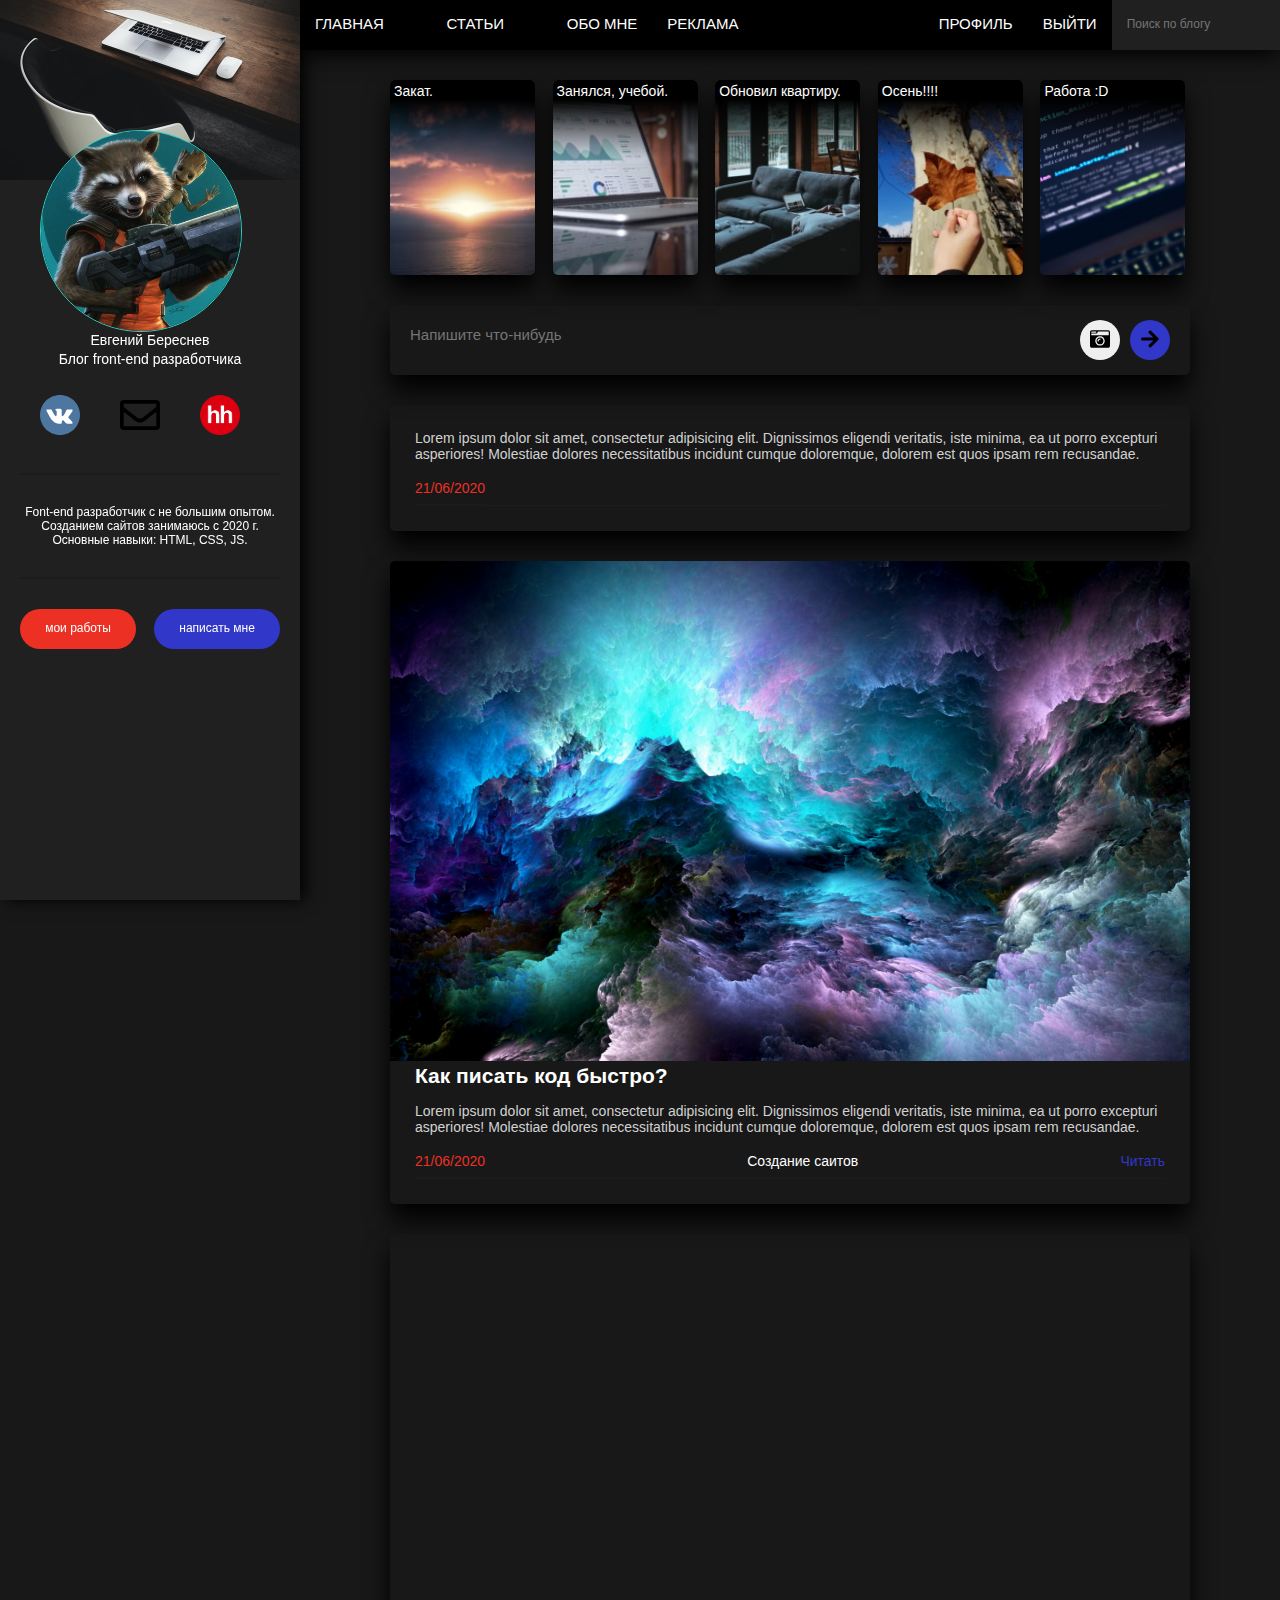
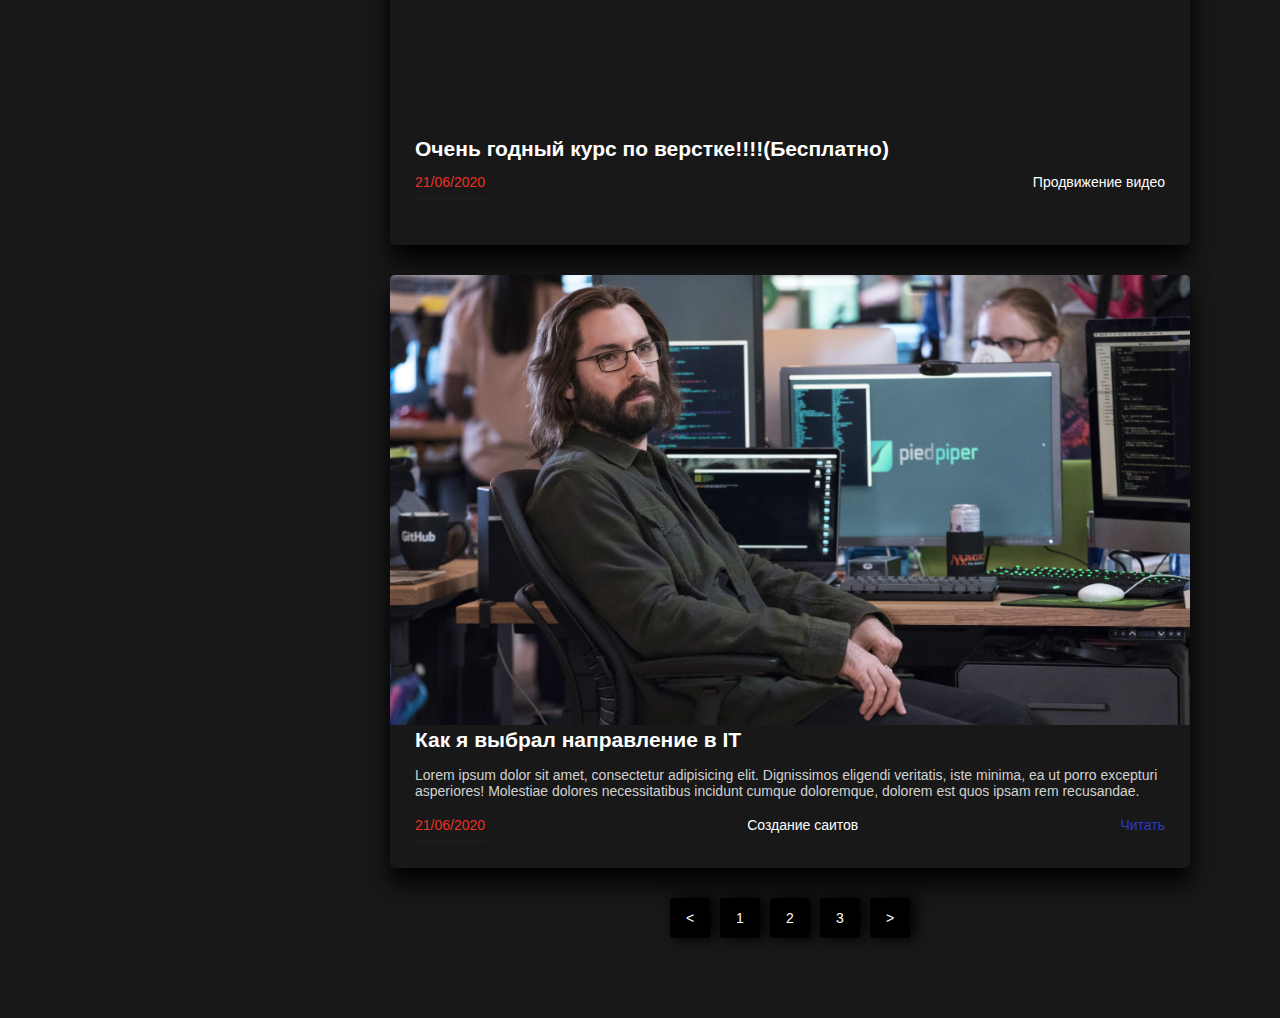
==== commit 0da4d417: "work error" ====
--- a/index.html
+++ b/index.html
@@ -182,53 +182,50 @@
         </ul>
         </div>
     </main>
-<!--modal-->
-    <div class="modal" id="contact-modal" >
-        <div class="modal_content">
-            <botton class="modal_close" type="button"> <img src="img/close.svg" alt="Закрыть"> </botton>
-            <form class="form" action="/" method="post">
-                <div class="cabinet_form">
-                    <div class="form_group">
-                        <input class="form_control" type="text" placeholder="Ваше имя"> <span class="form_line"></span> </div>
-                    <div class="form_group">
-                        <input class="form_control" type="text" placeholder="Ваш e-mail"> <span class="form_line"></span> </div>
-                    <div class="form_group">
-                        <textarea class="form_control" placeholder="Текст сообщения"></textarea> <span class="form_line"></span> </div>
-                    <div class="form_futer_signup">
-                        <button class="btn-work-blue-prof" type="button">Войти</button>
+    <!--modal-->
+        <div class="modal" id="contact-modal" >
+            <div class="modal_content">
+                <botton class="modal_close" type="button"> <img src="img/close.svg" alt="Закрыть"> </botton>
+                <form class="form" action="/" method="post">
+                    <div class="cabinet_form">
+                        <div class="form_group">
+                            <input class="form_control" type="text" placeholder="Ваше имя"> <span class="form_line"></span> </div>
+                        <div class="form_group">
+                            <input class="form_control" type="text" placeholder="Ваш e-mail"> <span class="form_line"></span> </div>
+                        <div class="form_group">
+                            <textarea class="form_control" placeholder="Текст сообщения"></textarea> <span class="form_line"></span> </div>
+                        <div class="form_futer_signup">
+                            <button class="btn-work-blue-prof" type="button">Войти</button>
+                        </div>
                     </div>
-                </div>
-            </form>
-            <ul class="modal_footer">
-                <li class="modal_footer_li"> e-mail: <a href="mailto:RED-KROK@yandex.ru">RED-KROK@yandex.ru </a> </li>
-                <li class="modal_footer_li"> Тел: <a href="tel: +80090099999">+800-900-999-99 </a> </li>
-            </ul>
-        </div>
-    </div>
-    <div class="modal">
-        <div class="modal_content-contact">
-            <botton class="modal_close" type="button">
-              <img src="img/close.svg" alt="Закрыть">
-            </botton>
-            <ul class="social">
-                <li cherf="social_item">
-                    <a class="social_link" href="https://vk.com/id551406959" target="_blank"> <img class="img_vk" src="img/vk.svg" alt=""> </a>
-                </li>
-                <li cherf="social_item">
-                    <a class="social_link" href="RED-KROK@yandex.ru" target="_blank"> <img class="img_mail" src="img/envelope-regular.svg" alt="#"> </a>
-                </li>
-                <li cherf="social_item">
-                    <a class="social_link" href="https://arkhangelsk.hh.ru/resume/e4dad25dff084b9c040039ed1f4f7053396a6e" target="_blank"> <img class="img_mail" src="img/15606886482290.png" alt="#"> </a>
-                </li>
-            </ul>
-        </div>
-    </div>
-    <div class="modal" id="story-modal">
-      <div class="modal_content stori">
-              <video class="modal_video" poster="https://placehold.it/420x580">
-              </video>
-        </div>
-    </div>
+                </form>
+                <ul class="modal_footer">
+                    <li class="modal_footer_li"> e-mail: <a href="mailto:RED-KROK@yandex.ru">RED-KROK@yandex.ru </a> </li>
+                    <li class="modal_footer_li"> Тел: <a href="tel: +80090099999">+800-900-999-99 </a> </li>
+                </ul>
+            </div>
+        </div>
+        <div class="modal">
+            <div class="modal_content-contact">
+                <botton class="modal_close" type="button">
+                  <img src="img/close.svg" alt="Закрыть">
+                </botton>
+                <ul class="social">
+                    <li cherf="social_item">
+                        <a class="social_link" href="https://vk.com/id551406959" target="_blank"> <img class="img_vk" src="img/vk.svg" alt=""> </a>
+                    </li>
+                    <li cherf="social_item">
+                        <a class="social_link" href="RED-KROK@yandex.ru" target="_blank"> <img class="img_mail" src="img/envelope-regular.svg" alt="#"> </a>
+                    </li>
+                    <li cherf="social_item">
+                        <a class="social_link" href="https://arkhangelsk.hh.ru/resume/e4dad25dff084b9c040039ed1f4f7053396a6e" target="_blank"> <img class="img_mail" src="img/15606886482290.png" alt="#"> </a>
+                    </li>
+                </ul>
+            </div>
+        </div>
+        <div class="modal">
+            <video class="modal_video" poster="https://placehold.it/420x580"></video>
+        </div>
     <!-- JS -->
     <script src="master.js"></script>
 </body>
--- a/master.css
+++ b/master.css
@@ -30,9 +30,7 @@
     z-index: 1000;
     box-shadow: 5px 0 15px black;
 }
-.show-sidebar{
-  transform: translateX(0%);
-}
+
 /*--------------------------------------*/
 
 .header {
@@ -73,9 +71,7 @@
     outline-offset: 0;
 }
 
-placholder {
-    color: #000;
-}
+
 
 .nav_list {
     display: flex;
@@ -325,7 +321,8 @@
 }
 
 .add-post__textarea {
-    overflow: hidden;
+    display: block;
+
     flex-grow: 1;
     border: none;
     background: transparent;
@@ -337,12 +334,12 @@
 
 .add-post__form {
     display: flex;
-    justify-content: flex-end;
+    align-items: flex-end;
 }
 
 .add-post-send {
     display: flex;
-    height: 1.1rem;
+    height: 34px;
     background: blue;
     border-radius: 50%;
     padding: 3px 5px;
@@ -840,6 +837,7 @@
     padding: 4rem;
     background-color: #202020;
     border-radius: 5px;
+    top: -100px;
 }
 
 .modal_content-contact {
